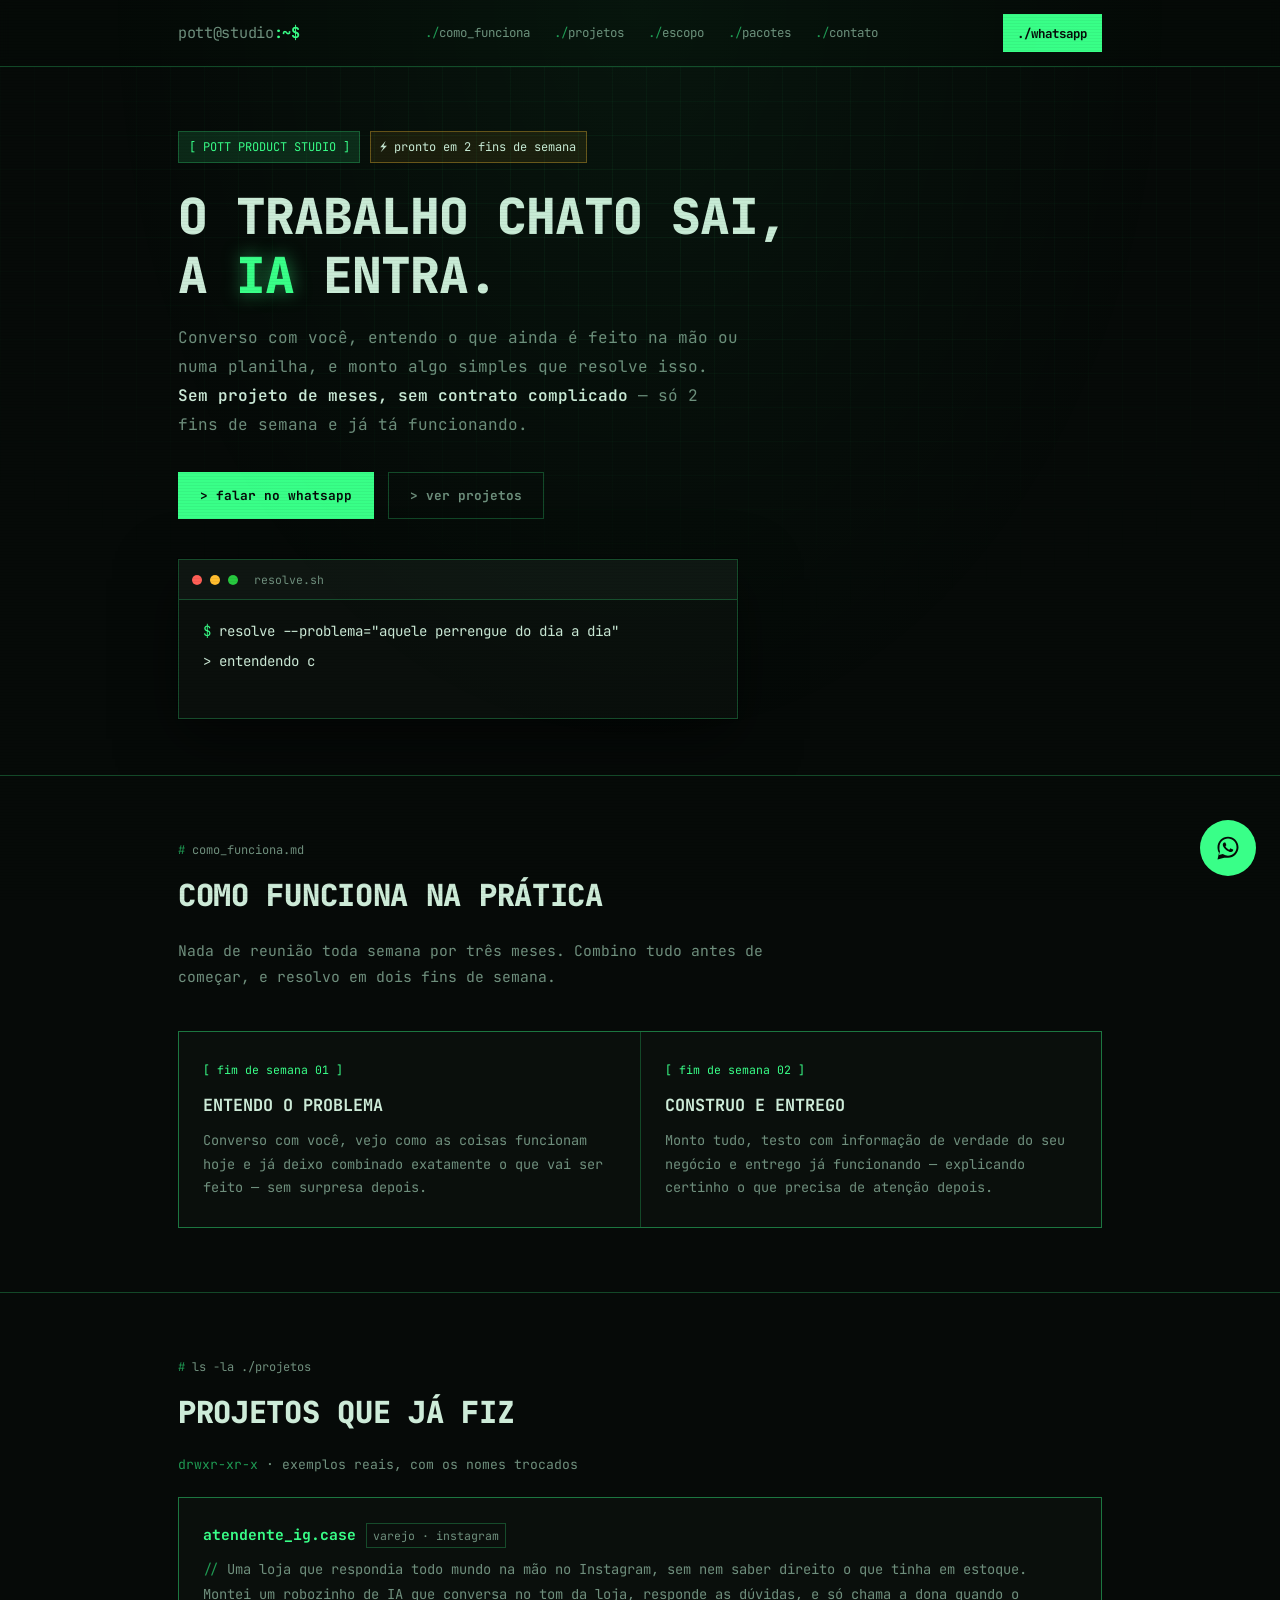
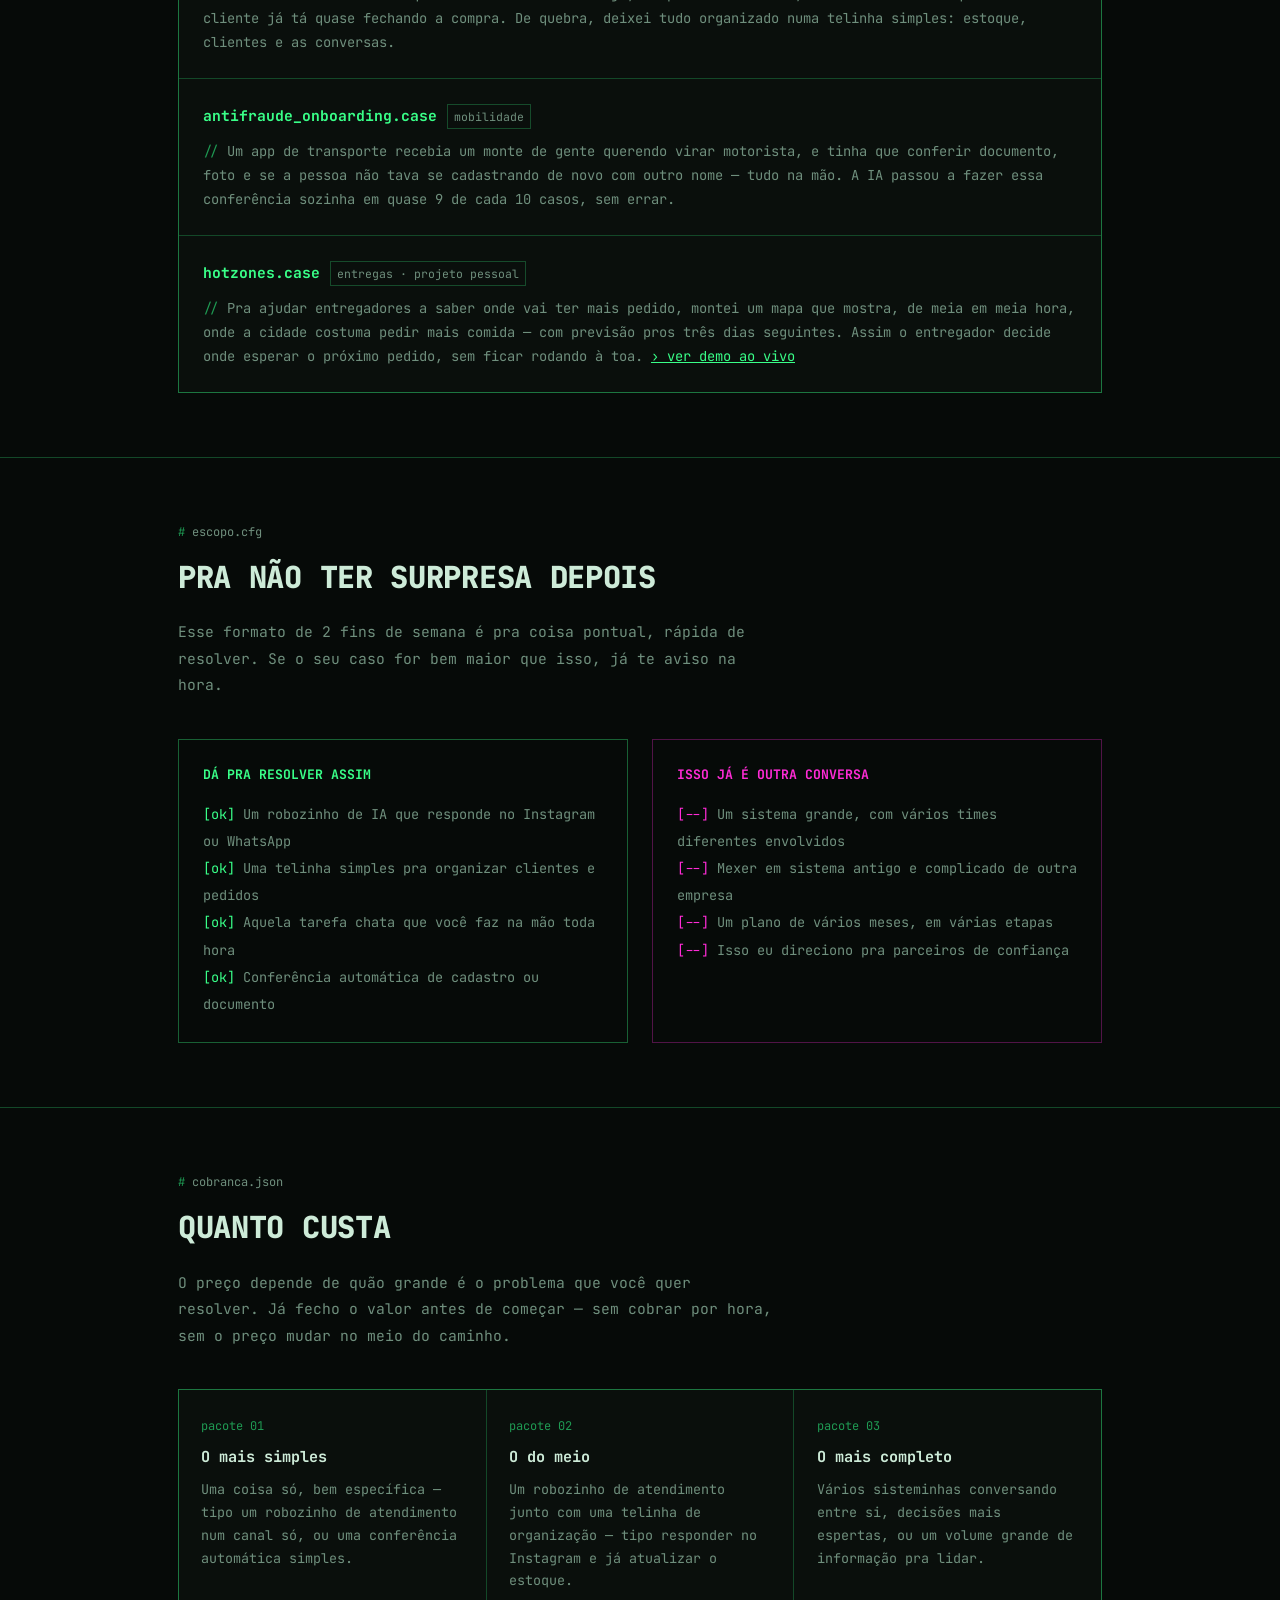
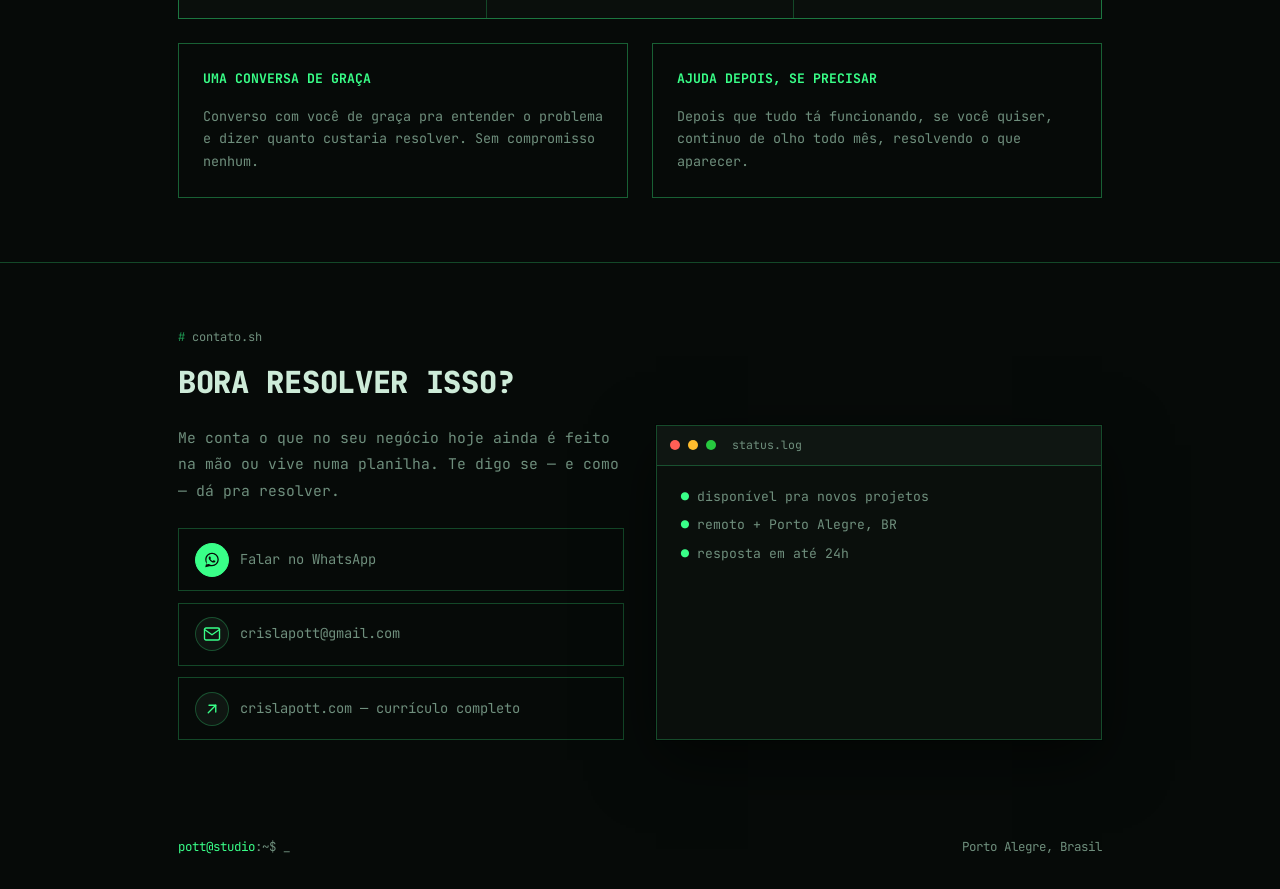
==== index.html @ cdb046f3 "Replace Mutual reference with generic "trusted partners" wording" ====
<!DOCTYPE html>
<html lang="pt-BR">
<head>
<meta charset="UTF-8"/>
<meta name="viewport" content="width=device-width, initial-scale=1.0"/>
<title>Pott Product Studio // automação com IA em 2 fins de semana</title>
<meta name="description" content="Diagnóstico, construção e entrega de mini-sistemas de IA pra pequenos negócios — em até 2 fins de semana. Porto Alegre e remoto."/>
<meta property="og:title" content="Pott Product Studio"/>
<meta property="og:description" content="Automação com IA em 2 fins de semana: entendo o problema, construo e entrego — sem projeto de meses."/>
<meta property="og:type" content="website"/>
<meta name="theme-color" content="#060a08"/>
<link rel="preconnect" href="https://fonts.googleapis.com"/>
<link rel="preconnect" href="https://fonts.gstatic.com" crossorigin/>
<link href="https://fonts.googleapis.com/css2?family=JetBrains+Mono:ital,wght@0,400;0,500;0,600;0,700;0,800;1,400&display=swap" rel="stylesheet"/>
<script type="application/ld+json">
{
  "@context": "https://schema.org",
  "@type": "LocalBusiness",
  "name": "Pott Product Studio",
  "description": "Automação com IA em 2 fins de semana para pequenos negócios.",
  "url": "https://studio.crislapott.com/",
  "email": "crislapott@gmail.com",
  "address": { "@type": "PostalAddress", "addressLocality": "Porto Alegre", "addressRegion": "RS", "addressCountry": "BR" },
  "areaServed": "Porto Alegre, RS",
  "priceRange": "$$"
}
</script>
<style>
:root {
  --bg: #060a08;
  --bg-2: #0a0f0c;
  --bg-3: #0f1612;
  --green: #39ff88;
  --green-dim: #1f9a53;
  --green-faint: rgba(57,255,136,0.12);
  --magenta: #ff2bd6;
  --cyan: #2be7ff;
  --text: #cdebd8;
  --text-dim: #6f8f7d;
  --border: rgba(57,255,136,0.25);
  --mono: 'JetBrains Mono', ui-monospace, 'SF Mono', Consolas, monospace;
}
*, *::before, *::after { box-sizing: border-box; margin: 0; padding: 0; }
html { scroll-behavior: smooth; }
body {
  background: var(--bg);
  color: var(--text);
  font-family: var(--mono);
  font-size: 15px;
  line-height: 1.7;
  -webkit-font-smoothing: antialiased;
  position: relative;
}
/* CRT scanline overlay */
body::before {
  content: '';
  position: fixed; inset: 0; z-index: 999; pointer-events: none;
  background: repeating-linear-gradient(0deg, rgba(0,0,0,0.12) 0px, rgba(0,0,0,0.12) 1px, transparent 1px, transparent 3px);
  opacity: 0.35;
}
body::after {
  content: '';
  position: fixed; inset: 0; z-index: 998; pointer-events: none;
  background: radial-gradient(ellipse at 50% 0%, rgba(57,255,136,0.05), transparent 60%);
}
.container { max-width: 980px; margin: 0 auto; padding: 0 1.75rem; }
.blink { animation: blink 1s step-start infinite; }
@keyframes blink { 50% { opacity: 0; } }
a { color: inherit; }

/* Nav */
nav {
  position: sticky; top: 0; z-index: 100;
  background: rgba(6,10,8,0.9);
  backdrop-filter: blur(6px);
  border-bottom: 1px solid var(--border);
  padding: 0.9rem 0;
}
.nav-inner { max-width: 980px; margin: 0 auto; padding: 0 1.75rem; display: flex; align-items: center; justify-content: space-between; flex-wrap: wrap; gap: 0.75rem; }
.nav-name { font-weight: 700; color: var(--green); text-decoration: none; font-size: 0.95rem; letter-spacing: -0.02em; }
.nav-name .path { color: var(--text-dim); font-weight: 400; }
.nav-links { display: flex; gap: 1.5rem; list-style: none; }
.nav-links a { font-size: 0.78rem; color: var(--text-dim); text-decoration: none; transition: color 0.15s; }
.nav-links a::before { content: './'; color: var(--green-dim); }
.nav-links a:hover { color: var(--green); }
.nav-cta {
  font-size: 0.78rem; font-weight: 700; text-decoration: none; color: var(--bg);
  background: var(--green); padding: 0.45rem 0.85rem; border: 1px solid var(--green);
  transition: all 0.15s;
}
.nav-cta:hover { background: transparent; color: var(--green); }

/* Terminal window chrome */
.term {
  border: 1px solid var(--border);
  background: var(--bg-2);
  box-shadow: 0 0 0 1px rgba(0,0,0,0.4), 0 20px 60px rgba(0,0,0,0.5);
}
.term-bar {
  display: flex; align-items: center; gap: 0.5rem;
  padding: 0.6rem 0.8rem;
  border-bottom: 1px solid var(--border);
  background: var(--bg-3);
}
.term-dot { width: 10px; height: 10px; border-radius: 50%; }
.term-dot.r { background: #ff5f56; }
.term-dot.y { background: #ffbd2e; }
.term-dot.g { background: #27c93f; }
.term-title { margin-left: 0.5rem; font-size: 0.72rem; color: var(--text-dim); }
.term-body { padding: 1.25rem 1.5rem; font-size: 0.88rem; }
.term-line { margin-bottom: 0.4rem; }
.term-prompt { color: var(--green); }
.term-out { color: var(--text-dim); }

/* Hero */
.hero { padding: 4rem 0 3.5rem; border-bottom: 1px solid var(--border); position: relative; overflow: hidden; }
.hero::before {
  content: '';
  position: absolute; inset: 0;
  background-image:
    linear-gradient(rgba(57,255,136,0.05) 1px, transparent 1px),
    linear-gradient(90deg, rgba(57,255,136,0.05) 1px, transparent 1px);
  background-size: 34px 34px;
  mask-image: radial-gradient(ellipse 70% 60% at 50% 20%, black, transparent);
}
.hero-inner { position: relative; z-index: 1; }
.hero-tags { display: flex; gap: 0.6rem; flex-wrap: wrap; margin-bottom: 1.5rem; }
.hero-tag { display: inline-block; font-size: 0.75rem; color: var(--green); border: 1px solid var(--border); padding: 0.3rem 0.6rem; background: var(--green-faint); }
.hero-tag.time { color: var(--text); border-color: rgba(255,189,46,0.35); background: rgba(255,189,46,0.08); }
.hero-title { font-size: clamp(1.9rem, 5.2vw, 3.1rem); font-weight: 800; line-height: 1.18; letter-spacing: -0.02em; margin-bottom: 1.25rem; text-transform: uppercase; }
.hero-title .hl { color: var(--green); text-shadow: 0 0 18px rgba(57,255,136,0.5); }
.hero-sub { font-size: 1rem; color: var(--text-dim); max-width: 560px; margin-bottom: 2rem; line-height: 1.8; }
.hero-sub strong { color: var(--text); font-weight: 600; }
.hero-cta { display: flex; gap: 0.9rem; flex-wrap: wrap; margin-bottom: 2.5rem; }
.btn {
  display: inline-flex; align-items: center; gap: 0.5rem; padding: 0.75rem 1.3rem;
  font-family: var(--mono); font-size: 0.8rem; font-weight: 700; text-decoration: none;
  border: 1px solid var(--green); transition: all 0.15s; cursor: pointer;
}
.btn-primary { background: var(--green); color: var(--bg); }
.btn-primary:hover { background: transparent; color: var(--green); box-shadow: 0 0 20px rgba(57,255,136,0.35); }
.btn-ghost { background: transparent; color: var(--text-dim); border-color: var(--border); }
.btn-ghost:hover { border-color: var(--green); color: var(--green); }
.hero-term { max-width: 560px; }
.hero-term .term-body { min-height: 118px; }

/* Section */
.section { padding: 4rem 0; border-bottom: 1px solid var(--border); }
.sec-tag { font-size: 0.75rem; color: var(--text-dim); margin-bottom: 0.6rem; }
.sec-tag::before { content: '# '; color: var(--green-dim); }
.sec-title { font-size: clamp(1.4rem, 3.4vw, 1.9rem); font-weight: 800; margin-bottom: 1rem; text-transform: uppercase; letter-spacing: -0.01em; }
.sec-intro { font-size: 0.92rem; color: var(--text-dim); max-width: 600px; margin-bottom: 2.5rem; line-height: 1.8; }

/* How it works — weekend steps */
.steps { display: grid; grid-template-columns: repeat(auto-fit, minmax(260px, 1fr)); gap: 1px; background: var(--border); border: 1px solid var(--border); }
.step { background: var(--bg-2); padding: 1.75rem 1.5rem; }
.step-tag { font-size: 0.72rem; color: var(--green); margin-bottom: 0.75rem; }
.step-title { font-size: 1.05rem; font-weight: 700; margin-bottom: 0.6rem; text-transform: uppercase; }
.step-text { font-size: 0.85rem; color: var(--text-dim); line-height: 1.7; }

/* Projects / cases as file listing */
.ls-line { font-size: 0.82rem; color: var(--text-dim); margin-bottom: 1.25rem; }
.ls-line .perm { color: var(--green-dim); }
.cases { display: flex; flex-direction: column; gap: 1px; background: var(--border); border: 1px solid var(--border); }
.case { background: var(--bg-2); padding: 1.5rem 1.5rem; }
.case-head { display: flex; align-items: baseline; gap: 0.6rem; margin-bottom: 0.6rem; flex-wrap: wrap; }
.case-file { color: var(--green); font-weight: 700; font-size: 0.92rem; }
.case-tag { font-size: 0.72rem; color: var(--text-dim); border: 1px solid var(--border); padding: 0.1rem 0.4rem; }
.case-text { font-size: 0.86rem; color: var(--text-dim); line-height: 1.75; }
.case-text .cm { color: var(--green-dim); }

/* Scope */
.scope-grid { display: grid; grid-template-columns: repeat(auto-fit, minmax(260px, 1fr)); gap: 1.5rem; }
.scope-box { border: 1px solid var(--border); padding: 1.5rem; }
.scope-box.yes { border-color: rgba(57,255,136,0.35); }
.scope-box.no { border-color: rgba(255,43,214,0.3); }
.scope-head { font-size: 0.82rem; font-weight: 700; margin-bottom: 0.9rem; text-transform: uppercase; }
.scope-box.yes .scope-head { color: var(--green); }
.scope-box.no .scope-head { color: var(--magenta); }
.scope-list { list-style: none; font-size: 0.85rem; color: var(--text-dim); line-height: 2; }
.scope-box.yes .scope-list li::before { content: '[ok] '; color: var(--green); }
.scope-box.no .scope-list li::before { content: '[--] '; color: var(--magenta); }

/* Pricing */
.price-grid { display: grid; grid-template-columns: repeat(auto-fit, minmax(220px, 1fr)); gap: 1px; background: var(--border); border: 1px solid var(--border); }
.price-item { background: var(--bg-2); padding: 1.6rem 1.4rem; }
.price-num { font-size: 0.75rem; color: var(--green-dim); margin-bottom: 0.5rem; }
.price-title { font-weight: 700; margin-bottom: 0.5rem; font-size: 0.95rem; }
.price-text { font-size: 0.84rem; color: var(--text-dim); line-height: 1.7; }

/* Contact */
.contact-section { padding: 4rem 0; }
.contact-grid { display: grid; grid-template-columns: 1fr 1fr; gap: 2rem; }
.contact-links { display: flex; flex-direction: column; gap: 0.7rem; margin-top: 1.5rem; }
.contact-link {
  display: flex; align-items: center; gap: 0.7rem; padding: 0.85rem 1rem;
  border: 1px solid var(--border); color: var(--text-dim); text-decoration: none;
  font-size: 0.86rem; transition: all 0.15s;
}
.contact-link:hover { border-color: var(--green); color: var(--green); }
.contact-link .pfx { color: var(--green-dim); }
.contact-icon {
  width: 34px; height: 34px; border-radius: 50%; flex-shrink: 0;
  display: flex; align-items: center; justify-content: center;
  border: 1px solid var(--border); color: var(--green); background: var(--bg-3);
}
.contact-icon svg { width: 18px; height: 18px; }
.contact-link.wa .contact-icon { background: var(--green); color: var(--bg); border-color: var(--green); }
.avail-term .term-body { font-size: 0.82rem; }
.avail-item { display: flex; gap: 0.5rem; margin-bottom: 0.4rem; color: var(--text-dim); }
.avail-item .dot { color: var(--green); }

@media (max-width: 700px) {
  .contact-grid { grid-template-columns: 1fr; }
}

/* Footer */
/* Floating WhatsApp button */
.wa-float {
  position: fixed; bottom: 1.5rem; right: 1.5rem; z-index: 1000;
  width: 56px; height: 56px; border-radius: 50%;
  background: var(--green); color: var(--bg);
  display: flex; align-items: center; justify-content: center;
  text-decoration: none;
  animation: wa-pulse 2.5s infinite;
  transition: transform 0.15s, filter 0.15s;
}
.wa-float:hover { filter: brightness(1.1); transform: scale(1.06); }
.wa-float svg { width: 28px; height: 28px; }
@keyframes wa-pulse {
  0% { box-shadow: 0 0 0 0 rgba(57,255,136,0.55); }
  70% { box-shadow: 0 0 0 14px rgba(57,255,136,0); }
  100% { box-shadow: 0 0 0 0 rgba(57,255,136,0); }
}
@media (max-width: 500px) {
  .wa-float { width: 50px; height: 50px; bottom: 1rem; right: 1rem; }
  .wa-float svg { width: 25px; height: 25px; }
}

footer { padding: 2rem 0; }
.footer-inner { max-width: 980px; margin: 0 auto; padding: 0 1.75rem; display: flex; justify-content: space-between; flex-wrap: wrap; gap: 0.5rem; font-size: 0.78rem; color: var(--text-dim); }
.footer-inner .green { color: var(--green); }
</style>
</head>
<body>

<nav>
  <div class="nav-inner">
    <a class="nav-name" href="#"><span class="path">pott@studio</span>:~$</a>
    <ul class="nav-links">
      <li><a href="#como-funciona">como_funciona</a></li>
      <li><a href="#projetos">projetos</a></li>
      <li><a href="#escopo">escopo</a></li>
      <li><a href="#cobramos">pacotes</a></li>
      <li><a href="#contato">contato</a></li>
    </ul>
    <a class="nav-cta" href="https://wa.me/5553997110168" target="_blank" rel="noopener">./whatsapp</a>
  </div>
</nav>

<section class="hero">
  <div class="container hero-inner">
    <div class="hero-tags">
      <span class="hero-tag">[ POTT PRODUCT STUDIO ]</span>
      <span class="hero-tag time">⚡ pronto em 2 fins de semana</span>
    </div>
    <h1 class="hero-title">O trabalho chato sai,<br/>a <span class="hl">IA</span> entra.</h1>
    <p class="hero-sub">Converso com você, entendo o que ainda é feito na mão ou numa planilha, e monto algo simples que resolve isso. <strong>Sem projeto de meses, sem contrato complicado</strong> — só 2 fins de semana e já tá funcionando.</p>
    <div class="hero-cta">
      <a class="btn btn-primary" href="https://wa.me/5553997110168" target="_blank" rel="noopener">&gt; falar no whatsapp</a>
      <a class="btn btn-ghost" href="#projetos">&gt; ver projetos</a>
    </div>
    <div class="term hero-term">
      <div class="term-bar">
        <span class="term-dot r"></span><span class="term-dot y"></span><span class="term-dot g"></span>
        <span class="term-title">resolve.sh</span>
      </div>
      <div class="term-body" id="typeTarget"></div>
    </div>
  </div>
</section>

<section class="section" id="como-funciona">
  <div class="container">
    <div class="sec-tag">como_funciona.md</div>
    <h2 class="sec-title">Como funciona na prática</h2>
    <p class="sec-intro">Nada de reunião toda semana por três meses. Combino tudo antes de começar, e resolvo em dois fins de semana.</p>
    <div class="steps">
      <div class="step">
        <div class="step-tag">[ fim de semana 01 ]</div>
        <div class="step-title">Entendo o problema</div>
        <p class="step-text">Converso com você, vejo como as coisas funcionam hoje e já deixo combinado exatamente o que vai ser feito — sem surpresa depois.</p>
      </div>
      <div class="step">
        <div class="step-tag">[ fim de semana 02 ]</div>
        <div class="step-title">Construo e entrego</div>
        <p class="step-text">Monto tudo, testo com informação de verdade do seu negócio e entrego já funcionando — explicando certinho o que precisa de atenção depois.</p>
      </div>
    </div>
  </div>
</section>

<section class="section" id="projetos">
  <div class="container">
    <div class="sec-tag">ls -la ./projetos</div>
    <h2 class="sec-title">Projetos que já fiz</h2>
    <p class="ls-line"><span class="perm">drwxr-xr-x</span> · exemplos reais, com os nomes trocados</p>
    <div class="cases">
      <div class="case">
        <div class="case-head"><span class="case-file">atendente_ig.case</span><span class="case-tag">varejo · instagram</span></div>
        <p class="case-text"><span class="cm">//</span> Uma loja que respondia todo mundo na mão no Instagram, sem nem saber direito o que tinha em estoque. Montei um robozinho de IA que conversa no tom da loja, responde as dúvidas, e só chama a dona quando o cliente já tá quase fechando a compra. De quebra, deixei tudo organizado numa telinha simples: estoque, clientes e as conversas.</p>
      </div>
      <div class="case">
        <div class="case-head"><span class="case-file">antifraude_onboarding.case</span><span class="case-tag">mobilidade</span></div>
        <p class="case-text"><span class="cm">//</span> Um app de transporte recebia um monte de gente querendo virar motorista, e tinha que conferir documento, foto e se a pessoa não tava se cadastrando de novo com outro nome — tudo na mão. A IA passou a fazer essa conferência sozinha em quase 9 de cada 10 casos, sem errar.</p>
      </div>
      <div class="case">
        <div class="case-head"><span class="case-file">hotzones.case</span><span class="case-tag">entregas · projeto pessoal</span></div>
        <p class="case-text"><span class="cm">//</span> Pra ajudar entregadores a saber onde vai ter mais pedido, montei um mapa que mostra, de meia em meia hora, onde a cidade costuma pedir mais comida — com previsão pros três dias seguintes. Assim o entregador decide onde esperar o próximo pedido, sem ficar rodando à toa. <a href="https://crislamp.github.io/hotzones-bogota/" target="_blank" rel="noopener" style="color:var(--green);">› ver demo ao vivo</a></p>
      </div>
    </div>
  </div>
</section>

<section class="section" id="escopo">
  <div class="container">
    <div class="sec-tag">escopo.cfg</div>
    <h2 class="sec-title">Pra não ter surpresa depois</h2>
    <p class="sec-intro">Esse formato de 2 fins de semana é pra coisa pontual, rápida de resolver. Se o seu caso for bem maior que isso, já te aviso na hora.</p>
    <div class="scope-grid">
      <div class="scope-box yes">
        <div class="scope-head">dá pra resolver assim</div>
        <ul class="scope-list">
          <li>Um robozinho de IA que responde no Instagram ou WhatsApp</li>
          <li>Uma telinha simples pra organizar clientes e pedidos</li>
          <li>Aquela tarefa chata que você faz na mão toda hora</li>
          <li>Conferência automática de cadastro ou documento</li>
        </ul>
      </div>
      <div class="scope-box no">
        <div class="scope-head">isso já é outra conversa</div>
        <ul class="scope-list">
          <li>Um sistema grande, com vários times diferentes envolvidos</li>
          <li>Mexer em sistema antigo e complicado de outra empresa</li>
          <li>Um plano de vários meses, em várias etapas</li>
          <li>Isso eu direciono pra parceiros de confiança</li>
        </ul>
      </div>
    </div>
  </div>
</section>

<section class="section" id="cobramos">
  <div class="container">
    <div class="sec-tag">cobranca.json</div>
    <h2 class="sec-title">Quanto custa</h2>
    <p class="sec-intro">O preço depende de quão grande é o problema que você quer resolver. Já fecho o valor antes de começar — sem cobrar por hora, sem o preço mudar no meio do caminho.</p>
    <div class="price-grid">
      <div class="price-item">
        <div class="price-num">pacote 01</div>
        <div class="price-title">O mais simples</div>
        <p class="price-text">Uma coisa só, bem específica — tipo um robozinho de atendimento num canal só, ou uma conferência automática simples.</p>
      </div>
      <div class="price-item">
        <div class="price-num">pacote 02</div>
        <div class="price-title">O do meio</div>
        <p class="price-text">Um robozinho de atendimento junto com uma telinha de organização — tipo responder no Instagram e já atualizar o estoque.</p>
      </div>
      <div class="price-item">
        <div class="price-num">pacote 03</div>
        <div class="price-title">O mais completo</div>
        <p class="price-text">Vários sisteminhas conversando entre si, decisões mais espertas, ou um volume grande de informação pra lidar.</p>
      </div>
    </div>
    <div class="scope-grid" style="margin-top:1.5rem;">
      <div class="scope-box yes">
        <div class="scope-head">uma conversa de graça</div>
        <p class="price-text">Converso com você de graça pra entender o problema e dizer quanto custaria resolver. Sem compromisso nenhum.</p>
      </div>
      <div class="scope-box yes">
        <div class="scope-head">ajuda depois, se precisar</div>
        <p class="price-text">Depois que tudo tá funcionando, se você quiser, continuo de olho todo mês, resolvendo o que aparecer.</p>
      </div>
    </div>
  </div>
</section>

<section class="contact-section" id="contato">
  <div class="container">
    <div class="sec-tag">contato.sh</div>
    <h2 class="sec-title">Bora resolver isso?</h2>
    <div class="contact-grid">
      <div>
        <p class="sec-intro" style="margin-bottom:0;">Me conta o que no seu negócio hoje ainda é feito na mão ou vive numa planilha. Te digo se — e como — dá pra resolver.</p>
        <div class="contact-links">
          <a class="contact-link wa" href="https://wa.me/5553997110168" target="_blank" rel="noopener">
            <span class="contact-icon">
              <svg viewBox="0 0 32 32" fill="currentColor" xmlns="http://www.w3.org/2000/svg"><path d="M16.001 3C9.373 3 4 8.373 4 15c0 2.386.63 4.62 1.724 6.553L4 29l7.613-1.999A11.94 11.94 0 0 0 16.001 27C22.628 27 28 21.627 28 15S22.628 3 16.001 3zm0 21.75c-1.995 0-3.85-.58-5.42-1.578l-.389-.237-4.52 1.187 1.208-4.405-.254-.406A9.72 9.72 0 0 1 6.25 15c0-5.376 4.375-9.75 9.751-9.75S25.75 9.624 25.75 15 21.377 24.75 16.001 24.75zm5.361-7.297c-.293-.147-1.735-.857-2.004-.955-.269-.098-.465-.147-.661.147-.195.293-.758.955-.929 1.151-.171.196-.343.22-.636.073-.293-.147-1.236-.456-2.355-1.455-.871-.777-1.459-1.737-1.63-2.03-.171-.293-.018-.451.129-.597.133-.132.293-.343.44-.514.147-.171.196-.293.293-.489.098-.196.049-.367-.024-.514-.073-.147-.661-1.594-.906-2.183-.238-.573-.481-.496-.661-.505l-.563-.01c-.196 0-.514.073-.783.367-.269.293-1.027 1.004-1.027 2.45s1.051 2.842 1.197 3.038c.147.196 2.069 3.159 5.012 4.43.7.302 1.246.482 1.672.617.703.224 1.343.192 1.849.117.564-.084 1.735-.709 1.98-1.393.244-.684.244-1.27.171-1.393-.073-.122-.269-.196-.562-.343z"/></svg>
            </span>
            Falar no WhatsApp
          </a>
          <a class="contact-link" href="mailto:crislapott@gmail.com">
            <span class="contact-icon">
              <svg viewBox="0 0 24 24" fill="none" stroke="currentColor" stroke-width="1.8" stroke-linecap="round" stroke-linejoin="round"><rect x="2" y="4" width="20" height="16" rx="2"/><path d="m22 6-10 7L2 6"/></svg>
            </span>
            crislapott@gmail.com
          </a>
          <a class="contact-link" href="https://crislapott.com" target="_blank" rel="noopener">
            <span class="contact-icon">
              <svg viewBox="0 0 24 24" fill="none" stroke="currentColor" stroke-width="1.8" stroke-linecap="round" stroke-linejoin="round"><path d="M7 17 17 7"/><path d="M8 7h9v9"/></svg>
            </span>
            crislapott.com — currículo completo
          </a>
        </div>
      </div>
      <div class="term avail-term">
        <div class="term-bar">
          <span class="term-dot r"></span><span class="term-dot y"></span><span class="term-dot g"></span>
          <span class="term-title">status.log</span>
        </div>
        <div class="term-body">
          <div class="avail-item"><span class="dot">●</span> disponível pra novos projetos</div>
          <div class="avail-item"><span class="dot">●</span> remoto + Porto Alegre, BR</div>
          <div class="avail-item"><span class="dot">●</span> resposta em até 24h</div>
        </div>
      </div>
    </div>
  </div>
</section>

<footer>
  <div class="footer-inner">
    <span><span class="green">pott@studio</span>:~$ <span class="blink">_</span></span>
    <span>Porto Alegre, Brasil</span>
  </div>
</footer>

<script>
(function typewriter() {
  var el = document.getElementById('typeTarget');
  if (!el) return;
  var reduceMotion = window.matchMedia('(prefers-reduced-motion: reduce)').matches;
  var lines = [
    { p: '$ ', t: 'resolve --problema="aquele perrengue do dia a dia"', cls: 'term-prompt' },
    { p: '', t: '> entendendo como você trabalha hoje...', cls: 'term-out' },
    { p: '', t: '> montando o plano...', cls: 'term-out' },
    { p: '', t: '> prontinho, bora construir.', cls: 'term-out' },
    { p: '$ ', t: 'echo "chega pronto em 2 fins de semana"', cls: 'term-prompt' }
  ];

  if (reduceMotion) {
    el.innerHTML = lines.map(function (l) {
      return '<div class="term-line"><span class="' + l.cls + '">' + l.p + '</span>' + l.t + '</div>';
    }).join('');
    return;
  }

  var li = 0, ci = 0;
  function tick() {
    if (li >= lines.length) {
      el.innerHTML += '<span class="blink">_</span>';
      return;
    }
    var line = lines[li];
    var current = el.querySelector('#l' + li);
    if (!current) {
      el.innerHTML += '<div class="term-line" id="l' + li + '"><span class="' + line.cls + '">' + line.p + '</span><span id="c' + li + '"></span></div>';
      current = document.getElementById('c' + li);
    } else {
      current = document.getElementById('c' + li);
    }
    if (ci <= line.t.length) {
      current.textContent = line.t.slice(0, ci);
      ci++;
      setTimeout(tick, 18 + Math.random() * 22);
    } else {
      li++; ci = 0;
      setTimeout(tick, 280);
    }
  }
  tick();
})();
</script>

<a class="wa-float" href="https://wa.me/5553997110168" target="_blank" rel="noopener" aria-label="Falar no WhatsApp">
  <svg viewBox="0 0 32 32" fill="currentColor" xmlns="http://www.w3.org/2000/svg">
    <path d="M16.001 3C9.373 3 4 8.373 4 15c0 2.386.63 4.62 1.724 6.553L4 29l7.613-1.999A11.94 11.94 0 0 0 16.001 27C22.628 27 28 21.627 28 15S22.628 3 16.001 3zm0 21.75c-1.995 0-3.85-.58-5.42-1.578l-.389-.237-4.52 1.187 1.208-4.405-.254-.406A9.72 9.72 0 0 1 6.25 15c0-5.376 4.375-9.75 9.751-9.75S25.75 9.624 25.75 15 21.377 24.75 16.001 24.75zm5.361-7.297c-.293-.147-1.735-.857-2.004-.955-.269-.098-.465-.147-.661.147-.195.293-.758.955-.929 1.151-.171.196-.343.22-.636.073-.293-.147-1.236-.456-2.355-1.455-.871-.777-1.459-1.737-1.63-2.03-.171-.293-.018-.451.129-.597.133-.132.293-.343.44-.514.147-.171.196-.293.293-.489.098-.196.049-.367-.024-.514-.073-.147-.661-1.594-.906-2.183-.238-.573-.481-.496-.661-.505l-.563-.01c-.196 0-.514.073-.783.367-.269.293-1.027 1.004-1.027 2.45s1.051 2.842 1.197 3.038c.147.196 2.069 3.159 5.012 4.43.7.302 1.246.482 1.672.617.703.224 1.343.192 1.849.117.564-.084 1.735-.709 1.98-1.393.244-.684.244-1.27.171-1.393-.073-.122-.269-.196-.562-.343z"/>
  </svg>
</a>
</body>
</html>
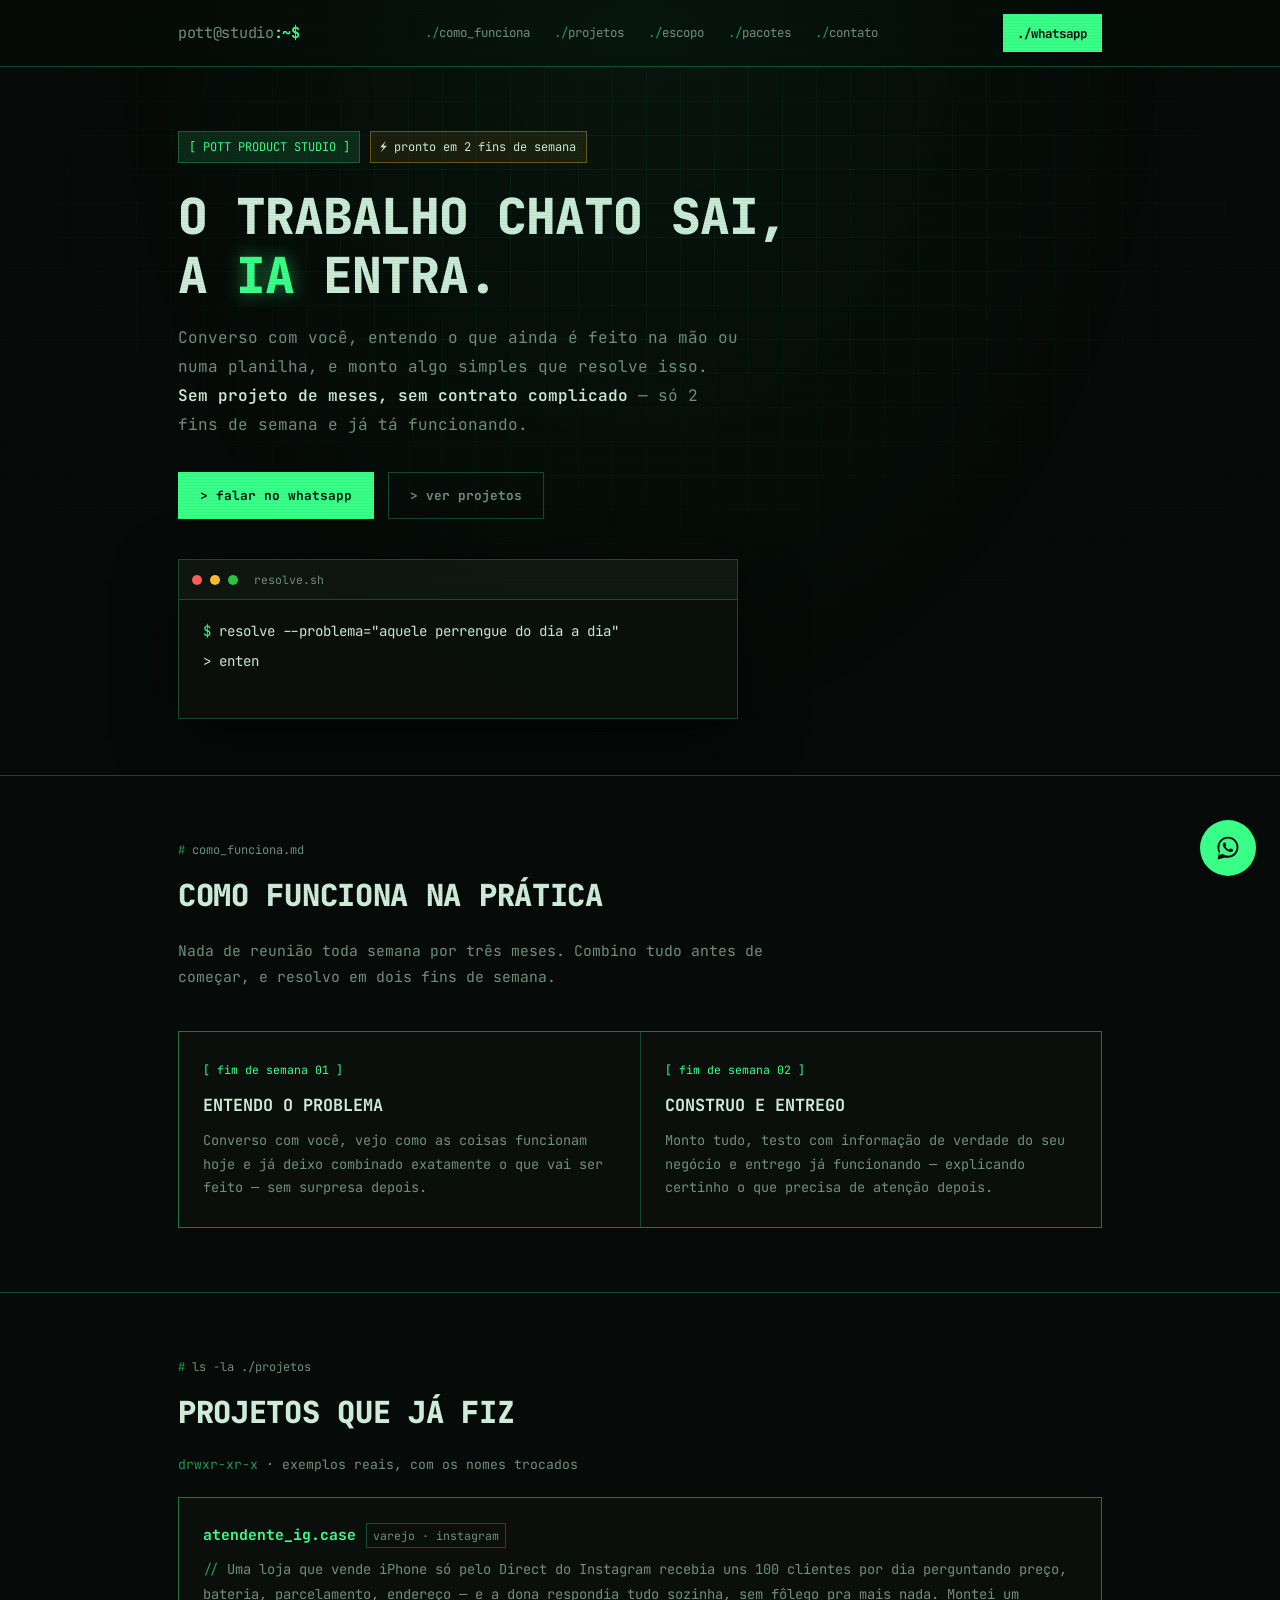
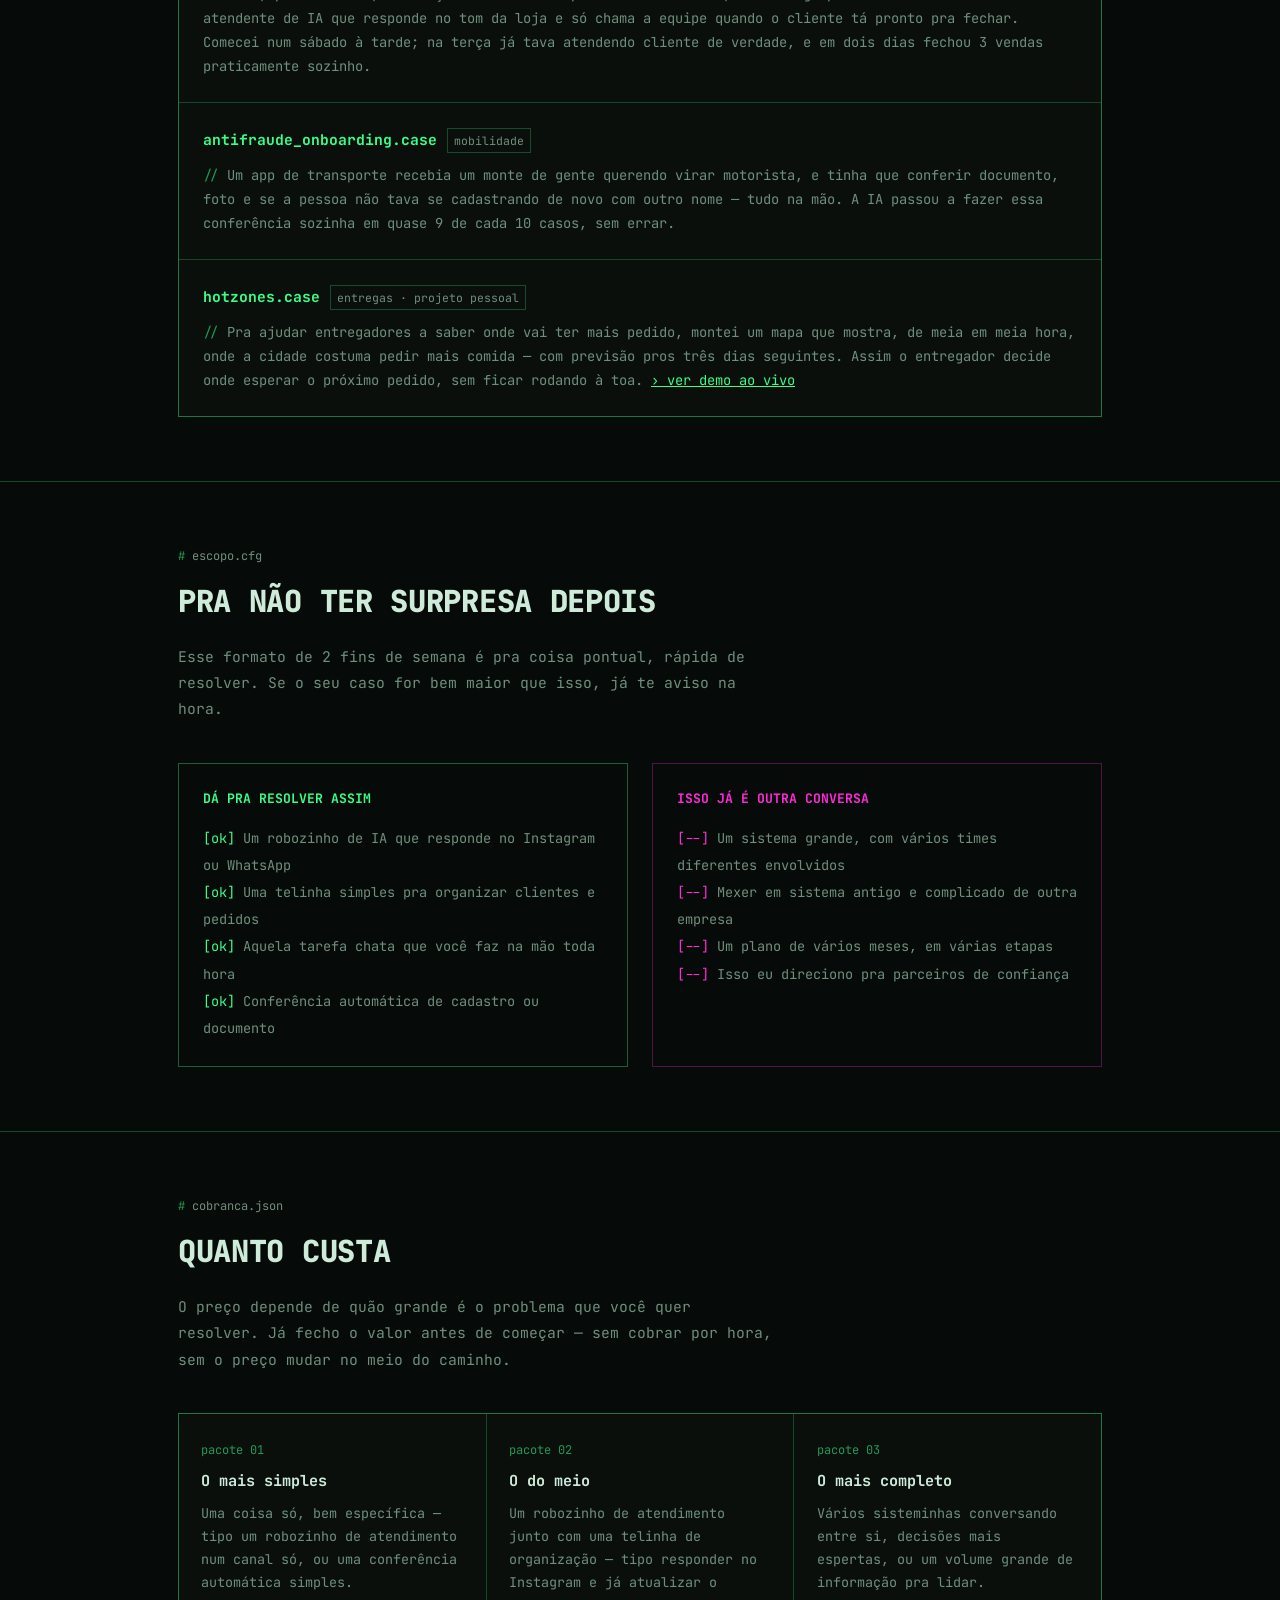
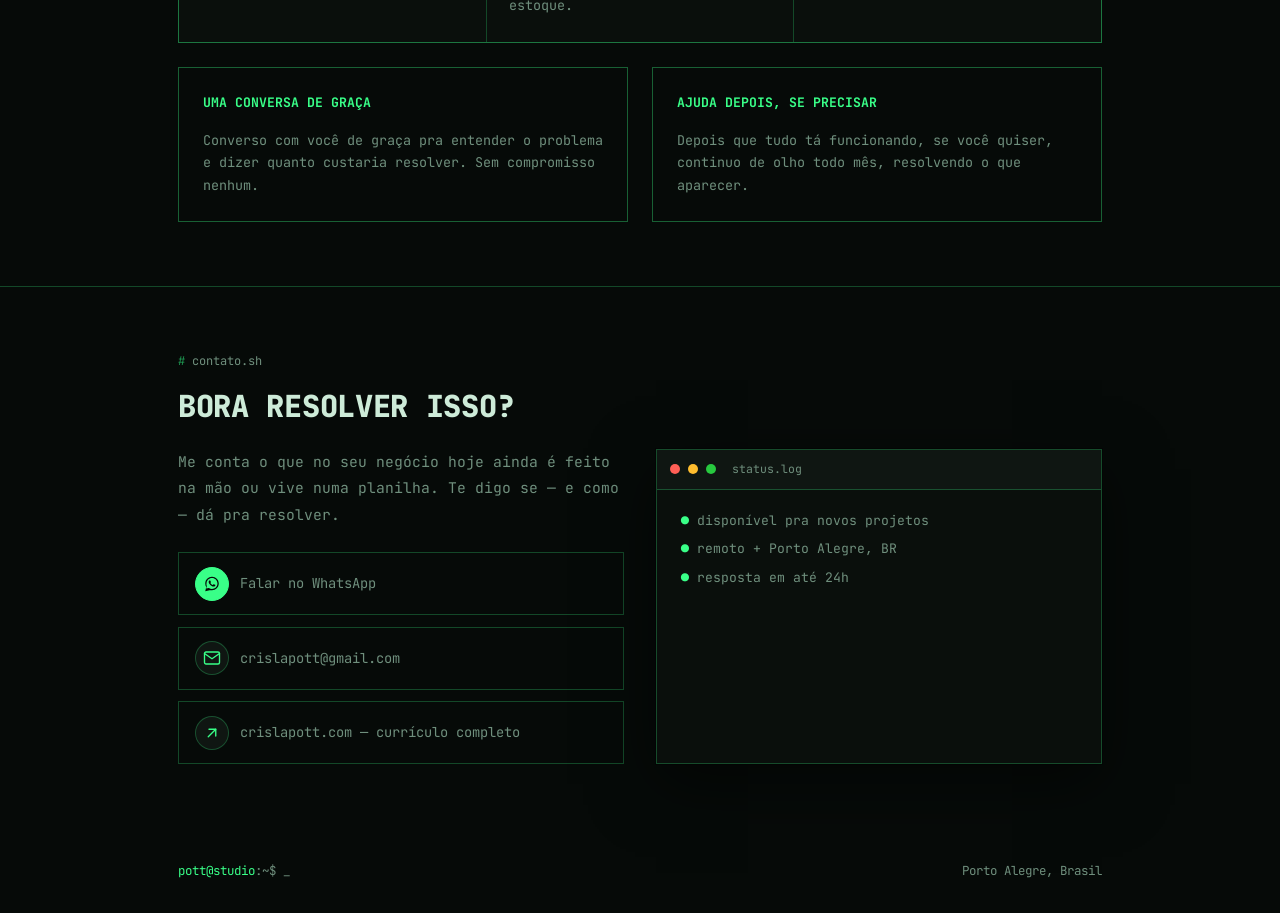
==== commit 0e628cd2: "Update atendente_ig case with real story details Co-Authored-By: Claude Sonnet 5 <noreply@anthropic." ====
--- a/index.html
+++ b/index.html
@@ -308,7 +308,7 @@
     <div class="cases">
       <div class="case">
         <div class="case-head"><span class="case-file">atendente_ig.case</span><span class="case-tag">varejo · instagram</span></div>
-        <p class="case-text"><span class="cm">//</span> Uma loja que respondia todo mundo na mão no Instagram, sem nem saber direito o que tinha em estoque. Montei um robozinho de IA que conversa no tom da loja, responde as dúvidas, e só chama a dona quando o cliente já tá quase fechando a compra. De quebra, deixei tudo organizado numa telinha simples: estoque, clientes e as conversas.</p>
+        <p class="case-text"><span class="cm">//</span> Uma loja que vende iPhone só pelo Direct do Instagram recebia uns 100 clientes por dia perguntando preço, bateria, parcelamento, endereço — e a dona respondia tudo sozinha, sem fôlego pra mais nada. Montei um atendente de IA que responde no tom da loja e só chama a equipe quando o cliente tá pronto pra fechar. Comecei num sábado à tarde; na terça já tava atendendo cliente de verdade, e em dois dias fechou 3 vendas praticamente sozinho.</p>
       </div>
       <div class="case">
         <div class="case-head"><span class="case-file">antifraude_onboarding.case</span><span class="case-tag">mobilidade</span></div>
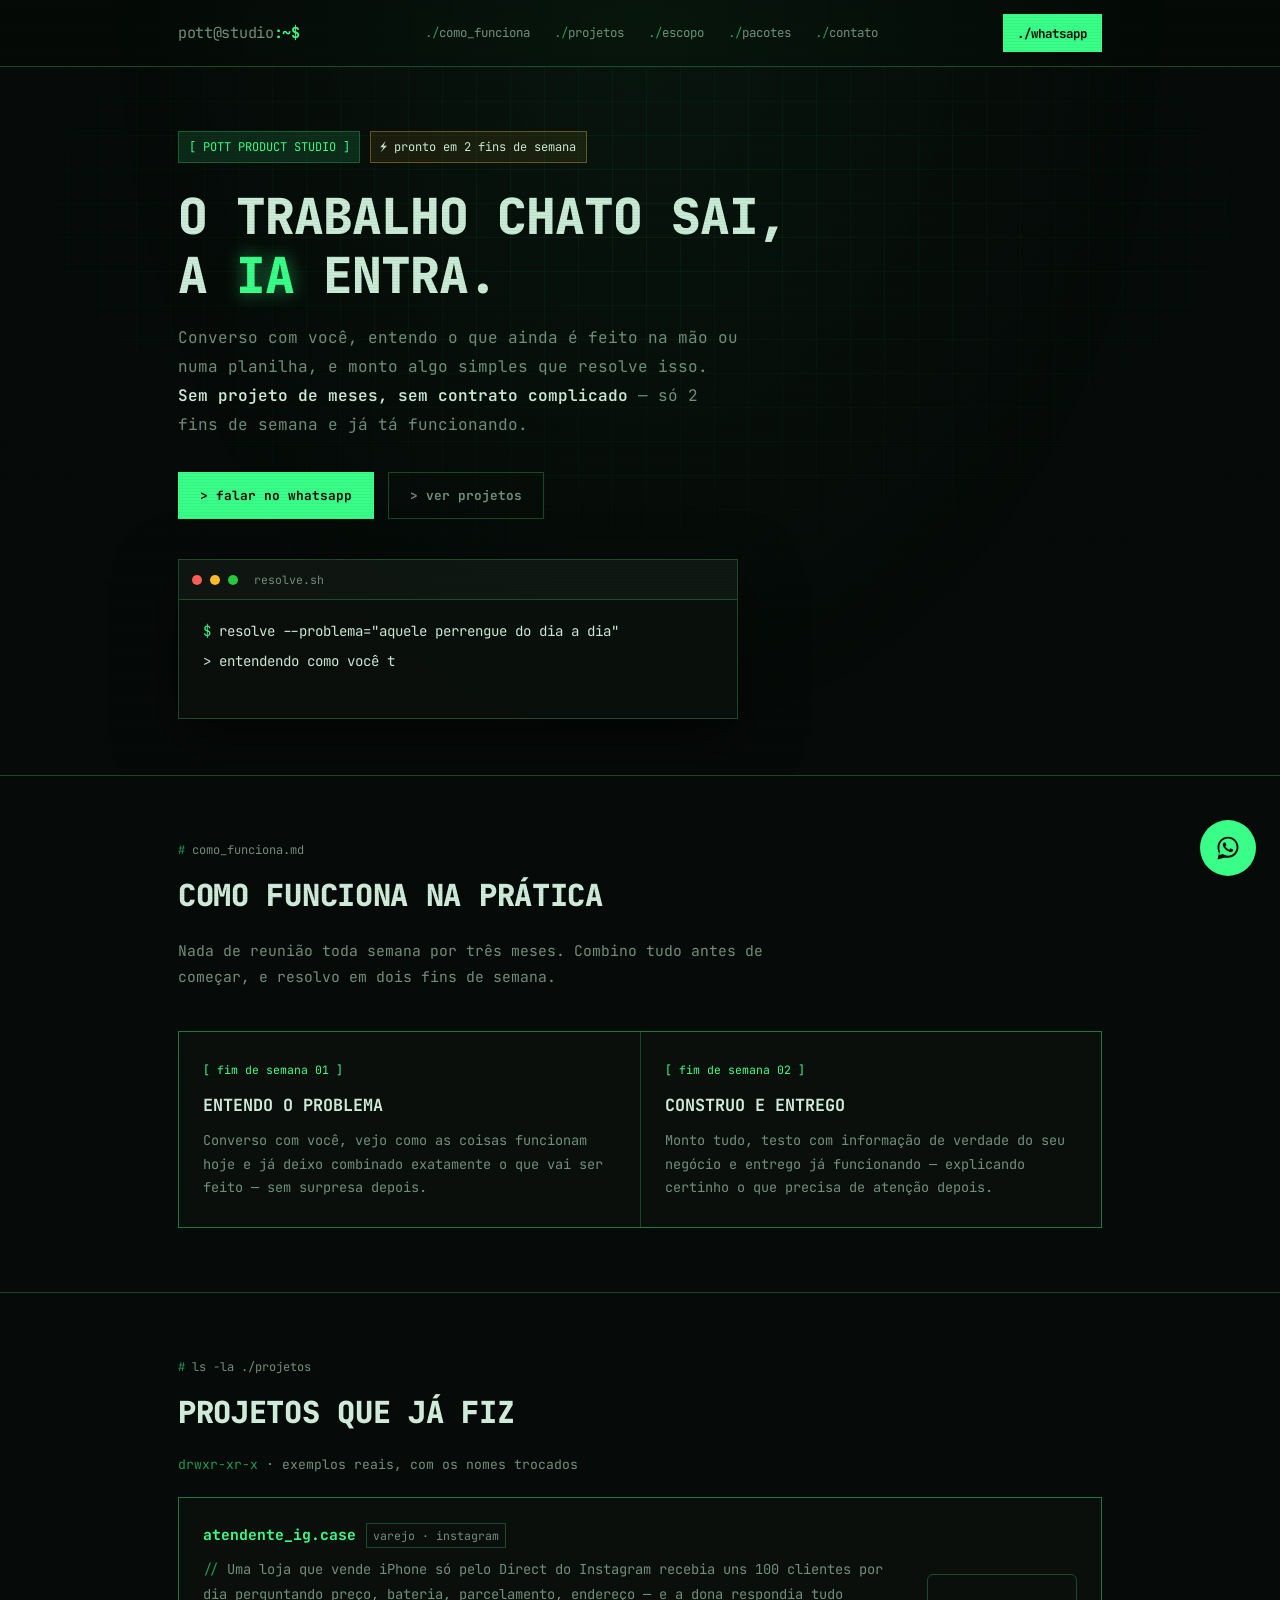
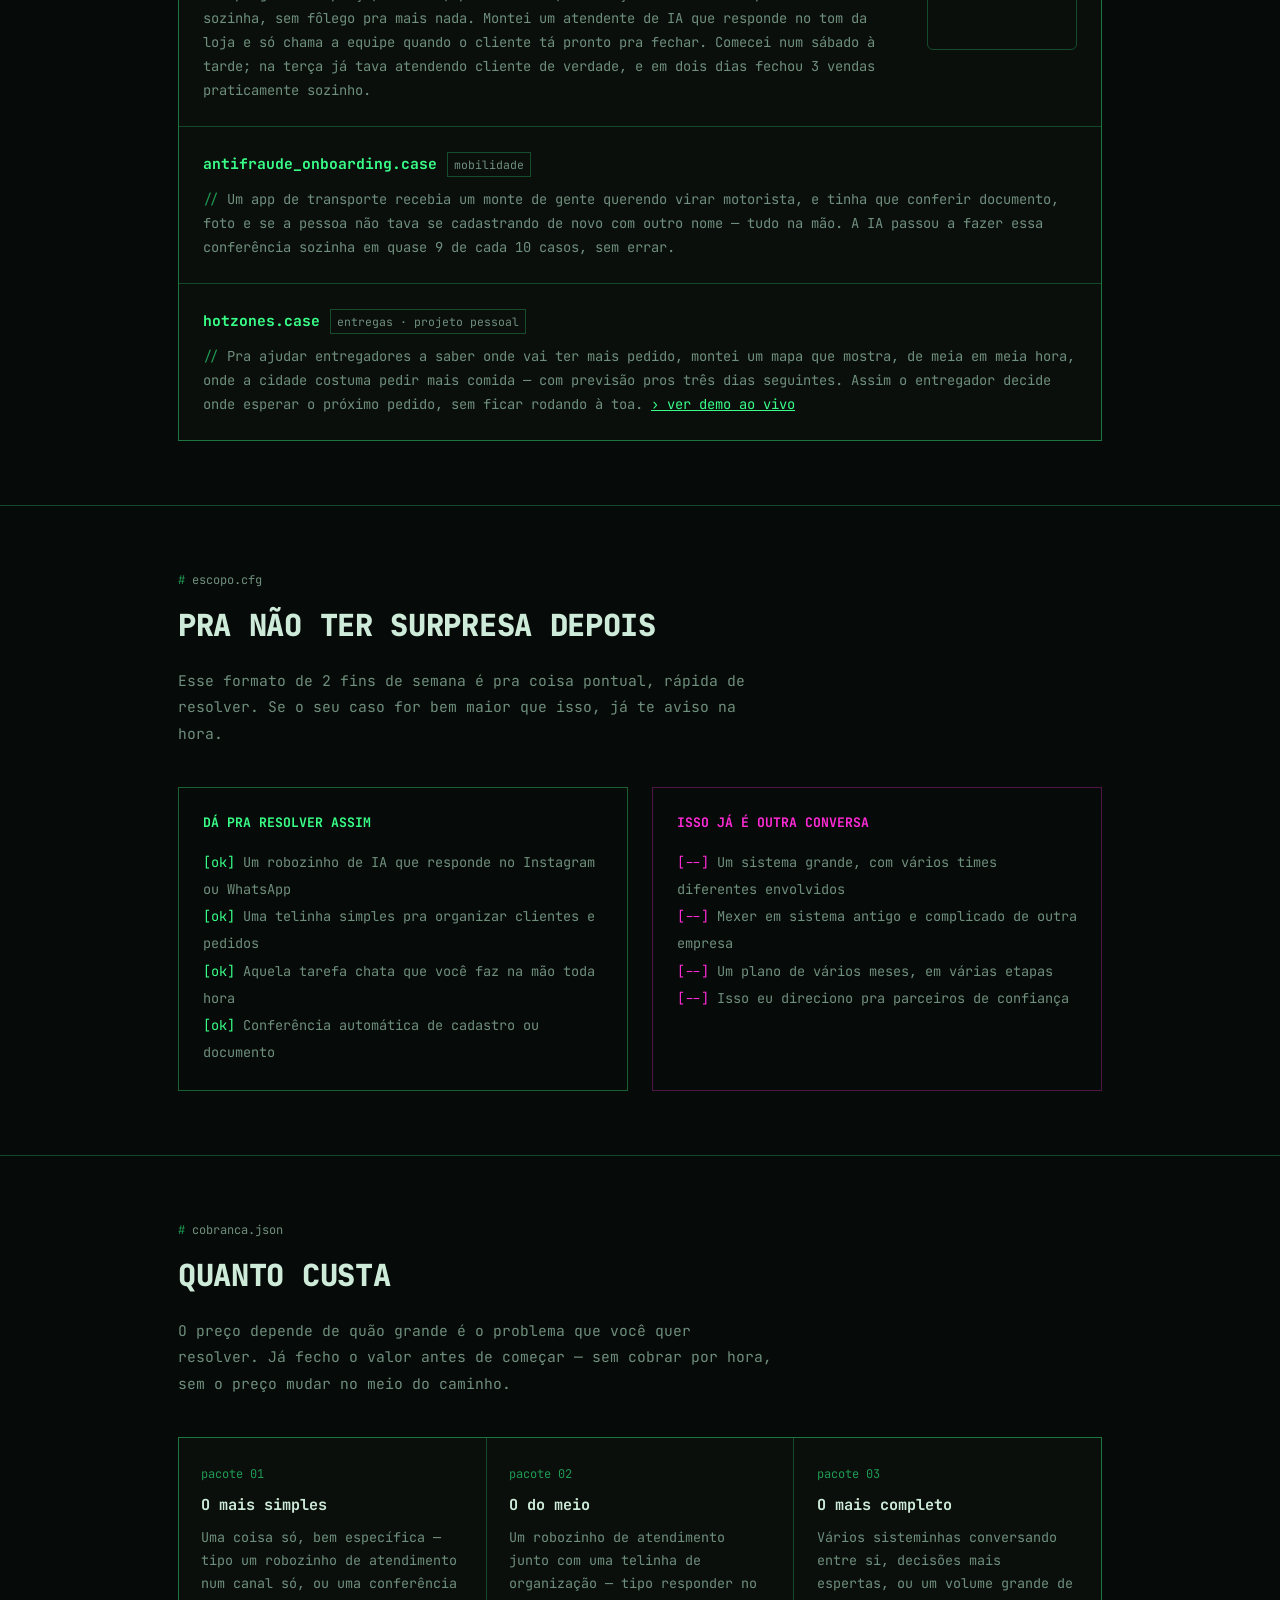
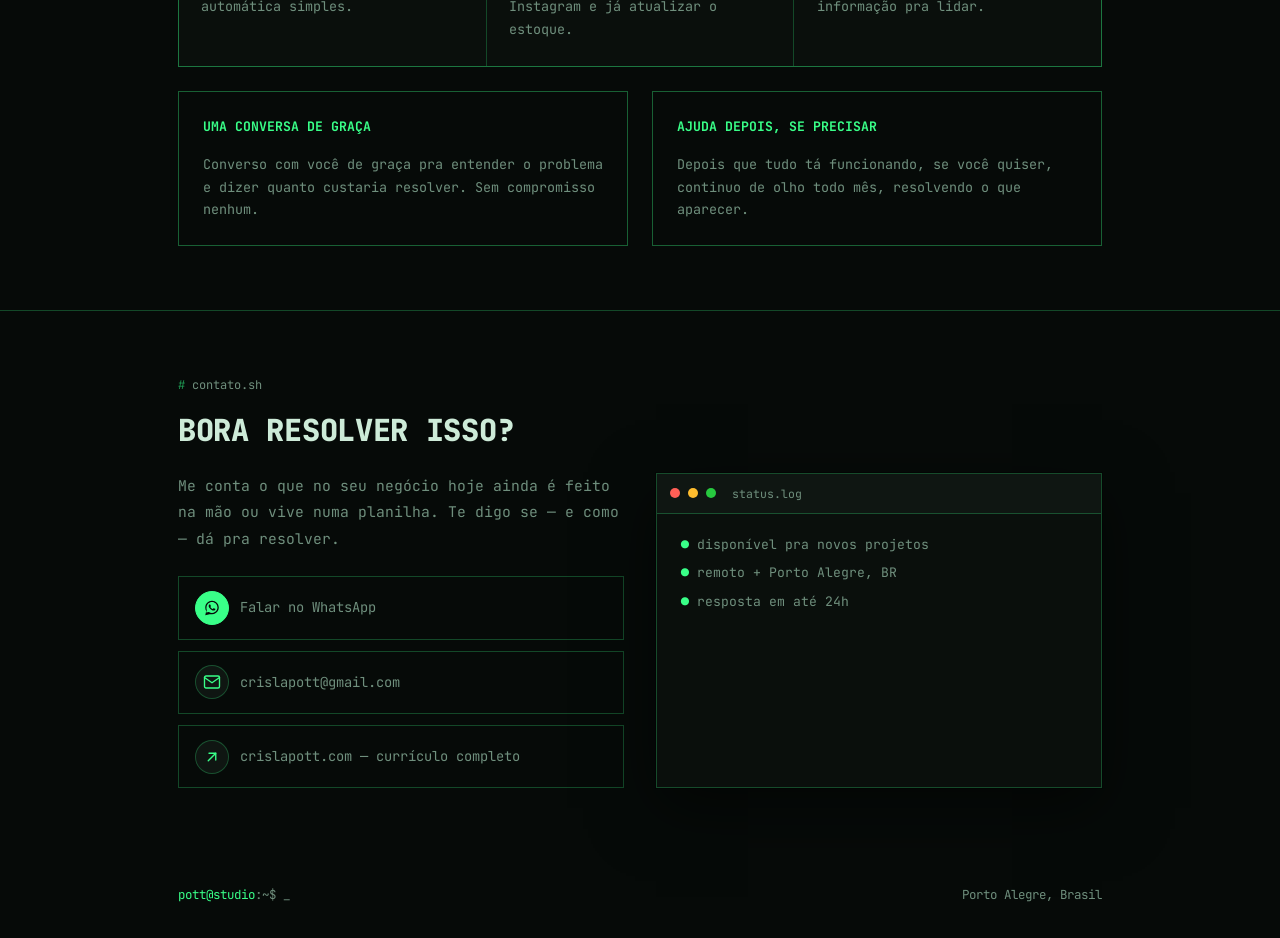
==== commit 27174657: "Add demo video to atendente_ig case card Co-Authored-By: Claude Sonnet 5 <noreply@anthropic.com>" ====
--- a/index.html
+++ b/index.html
@@ -168,6 +168,14 @@
 .case-tag { font-size: 0.72rem; color: var(--text-dim); border: 1px solid var(--border); padding: 0.1rem 0.4rem; }
 .case-text { font-size: 0.86rem; color: var(--text-dim); line-height: 1.75; }
 .case-text .cm { color: var(--green-dim); }
+.case.has-media { display: flex; gap: 1.5rem; align-items: center; }
+.case.has-media .case-body { flex: 1; min-width: 0; }
+.case-media { flex-shrink: 0; width: 150px; }
+.case-media video { width: 100%; display: block; border: 1px solid var(--border); border-radius: 6px; }
+@media (max-width: 640px) {
+  .case.has-media { flex-direction: column; }
+  .case-media { width: 160px; margin: 0 auto; }
+}
 
 /* Scope */
 .scope-grid { display: grid; grid-template-columns: repeat(auto-fit, minmax(260px, 1fr)); gap: 1.5rem; }
@@ -306,9 +314,16 @@
     <h2 class="sec-title">Projetos que já fiz</h2>
     <p class="ls-line"><span class="perm">drwxr-xr-x</span> · exemplos reais, com os nomes trocados</p>
     <div class="cases">
-      <div class="case">
-        <div class="case-head"><span class="case-file">atendente_ig.case</span><span class="case-tag">varejo · instagram</span></div>
-        <p class="case-text"><span class="cm">//</span> Uma loja que vende iPhone só pelo Direct do Instagram recebia uns 100 clientes por dia perguntando preço, bateria, parcelamento, endereço — e a dona respondia tudo sozinha, sem fôlego pra mais nada. Montei um atendente de IA que responde no tom da loja e só chama a equipe quando o cliente tá pronto pra fechar. Comecei num sábado à tarde; na terça já tava atendendo cliente de verdade, e em dois dias fechou 3 vendas praticamente sozinho.</p>
+      <div class="case has-media">
+        <div class="case-body">
+          <div class="case-head"><span class="case-file">atendente_ig.case</span><span class="case-tag">varejo · instagram</span></div>
+          <p class="case-text"><span class="cm">//</span> Uma loja que vende iPhone só pelo Direct do Instagram recebia uns 100 clientes por dia perguntando preço, bateria, parcelamento, endereço — e a dona respondia tudo sozinha, sem fôlego pra mais nada. Montei um atendente de IA que responde no tom da loja e só chama a equipe quando o cliente tá pronto pra fechar. Comecei num sábado à tarde; na terça já tava atendendo cliente de verdade, e em dois dias fechou 3 vendas praticamente sozinho.</p>
+        </div>
+        <div class="case-media">
+          <video autoplay loop muted playsinline>
+            <source src="atendente-ig-demo.mp4" type="video/mp4">
+          </video>
+        </div>
       </div>
       <div class="case">
         <div class="case-head"><span class="case-file">antifraude_onboarding.case</span><span class="case-tag">mobilidade</span></div>
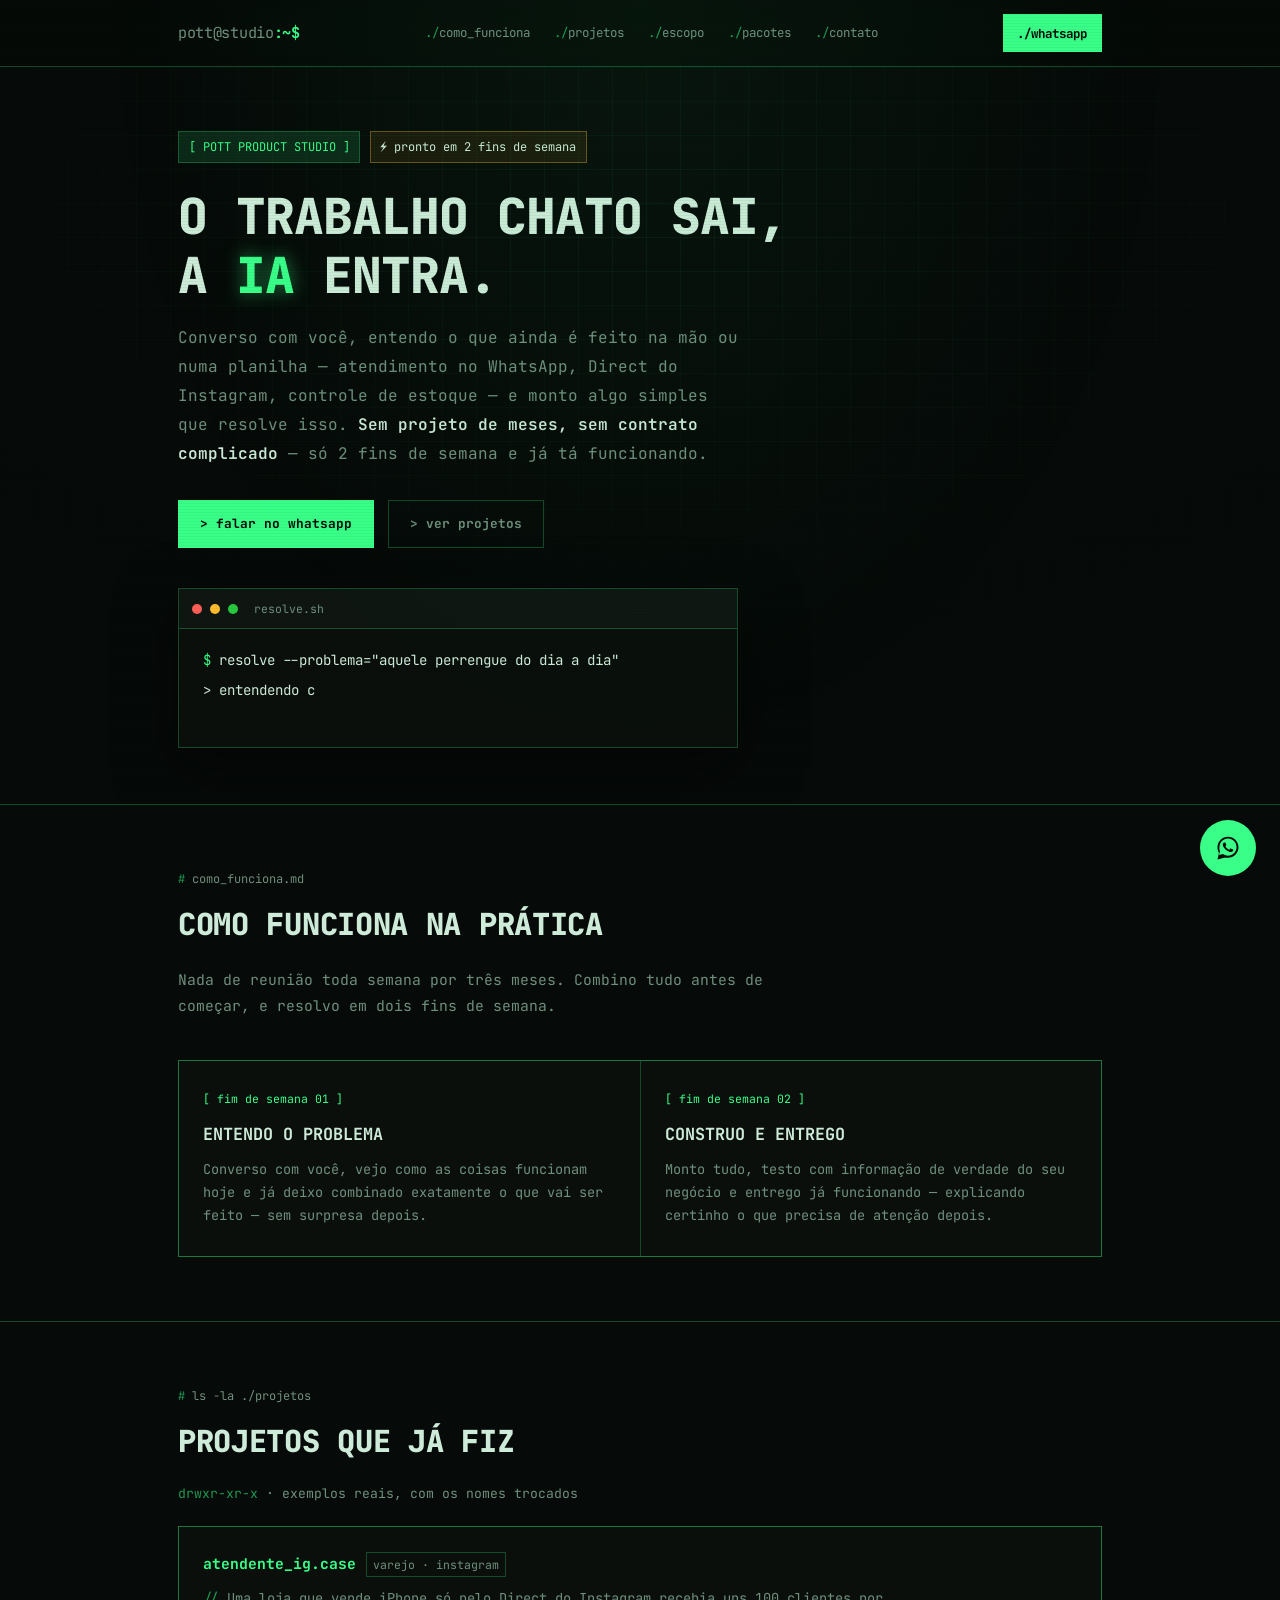
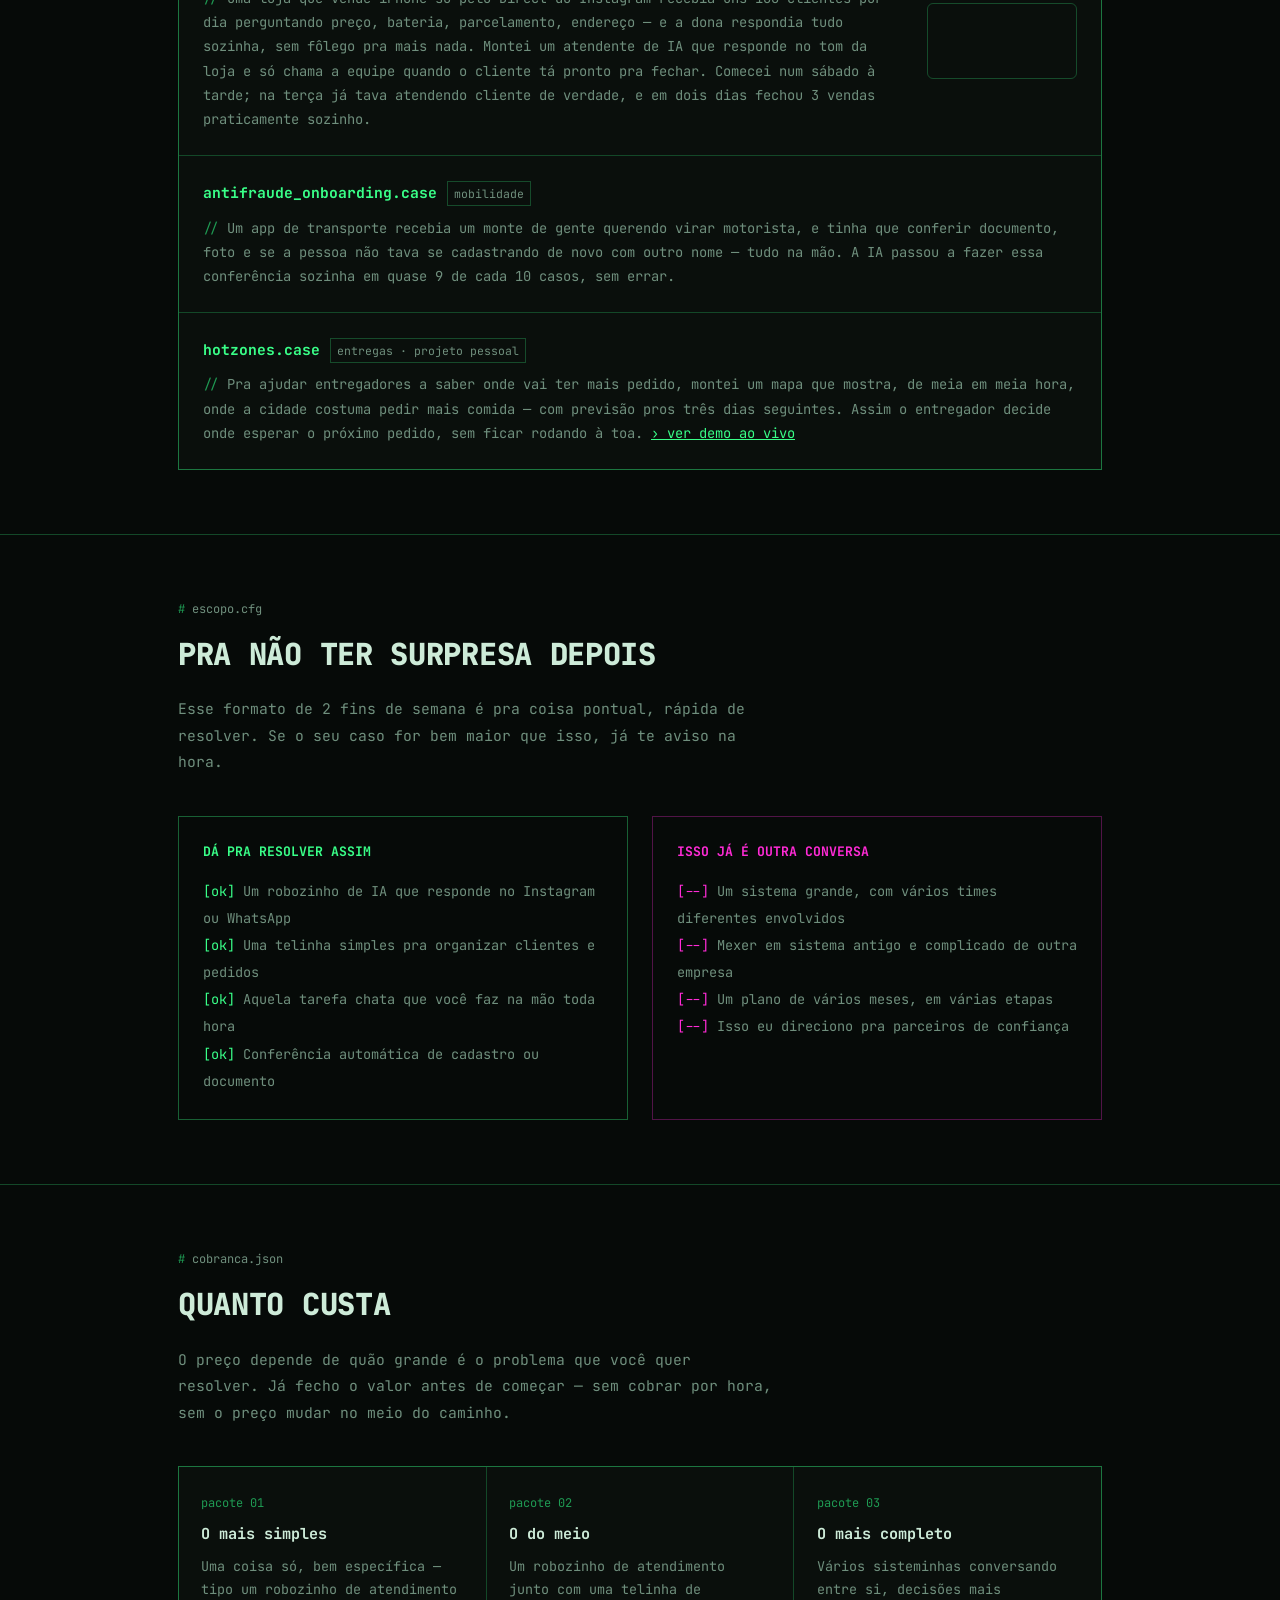
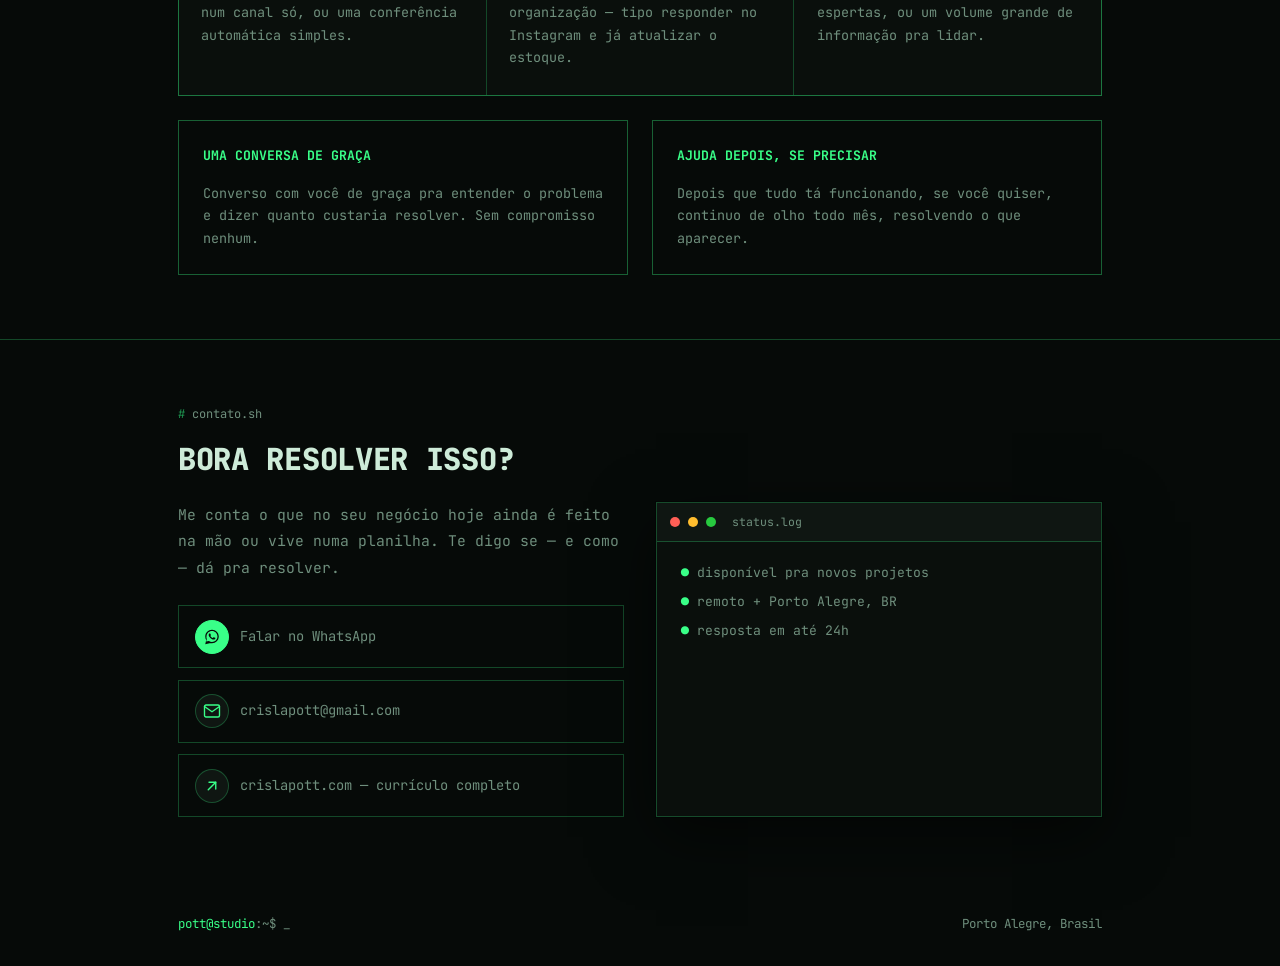
==== commit f8a3a767: "Add service keywords to title, meta tags and hero copy for SEO Co-Authored-By: Claude Sonnet 5 <nore" ====
--- a/index.html
+++ b/index.html
@@ -3,10 +3,10 @@
 <head>
 <meta charset="UTF-8"/>
 <meta name="viewport" content="width=device-width, initial-scale=1.0"/>
-<title>Pott Product Studio // automação com IA em 2 fins de semana</title>
-<meta name="description" content="Diagnóstico, construção e entrega de mini-sistemas de IA pra pequenos negócios — em até 2 fins de semana. Porto Alegre e remoto."/>
-<meta property="og:title" content="Pott Product Studio"/>
-<meta property="og:description" content="Automação com IA em 2 fins de semana: entendo o problema, construo e entrego — sem projeto de meses."/>
+<title>Pott Product Studio // atendente de IA pro WhatsApp e Instagram, automação pra pequenos negócios</title>
+<meta name="description" content="Atendente de IA pro WhatsApp e Instagram, sistemas simples pra organizar sua empresa — montado em até 2 fins de semana. Porto Alegre e remoto."/>
+<meta property="og:title" content="Pott Product Studio — atendente de IA e automação pra pequenos negócios"/>
+<meta property="og:description" content="Atendimento automático no WhatsApp e Instagram, sistemas simples pra organizar sua empresa — em 2 fins de semana, sem projeto de meses."/>
 <meta property="og:type" content="website"/>
 <meta name="theme-color" content="#060a08"/>
 <link rel="preconnect" href="https://fonts.googleapis.com"/>
@@ -17,7 +17,7 @@
   "@context": "https://schema.org",
   "@type": "LocalBusiness",
   "name": "Pott Product Studio",
-  "description": "Automação com IA em 2 fins de semana para pequenos negócios.",
+  "description": "Atendente de IA pro WhatsApp e Instagram, sistemas simples e automação pra pequenos negócios — em 2 fins de semana.",
   "url": "https://studio.crislapott.com/",
   "email": "crislapott@gmail.com",
   "address": { "@type": "PostalAddress", "addressLocality": "Porto Alegre", "addressRegion": "RS", "addressCountry": "BR" },
@@ -273,7 +273,7 @@
       <span class="hero-tag time">⚡ pronto em 2 fins de semana</span>
     </div>
     <h1 class="hero-title">O trabalho chato sai,<br/>a <span class="hl">IA</span> entra.</h1>
-    <p class="hero-sub">Converso com você, entendo o que ainda é feito na mão ou numa planilha, e monto algo simples que resolve isso. <strong>Sem projeto de meses, sem contrato complicado</strong> — só 2 fins de semana e já tá funcionando.</p>
+    <p class="hero-sub">Converso com você, entendo o que ainda é feito na mão ou numa planilha — atendimento no WhatsApp, Direct do Instagram, controle de estoque — e monto algo simples que resolve isso. <strong>Sem projeto de meses, sem contrato complicado</strong> — só 2 fins de semana e já tá funcionando.</p>
     <div class="hero-cta">
       <a class="btn btn-primary" href="https://wa.me/5553997110168" target="_blank" rel="noopener">&gt; falar no whatsapp</a>
       <a class="btn btn-ghost" href="#projetos">&gt; ver projetos</a>
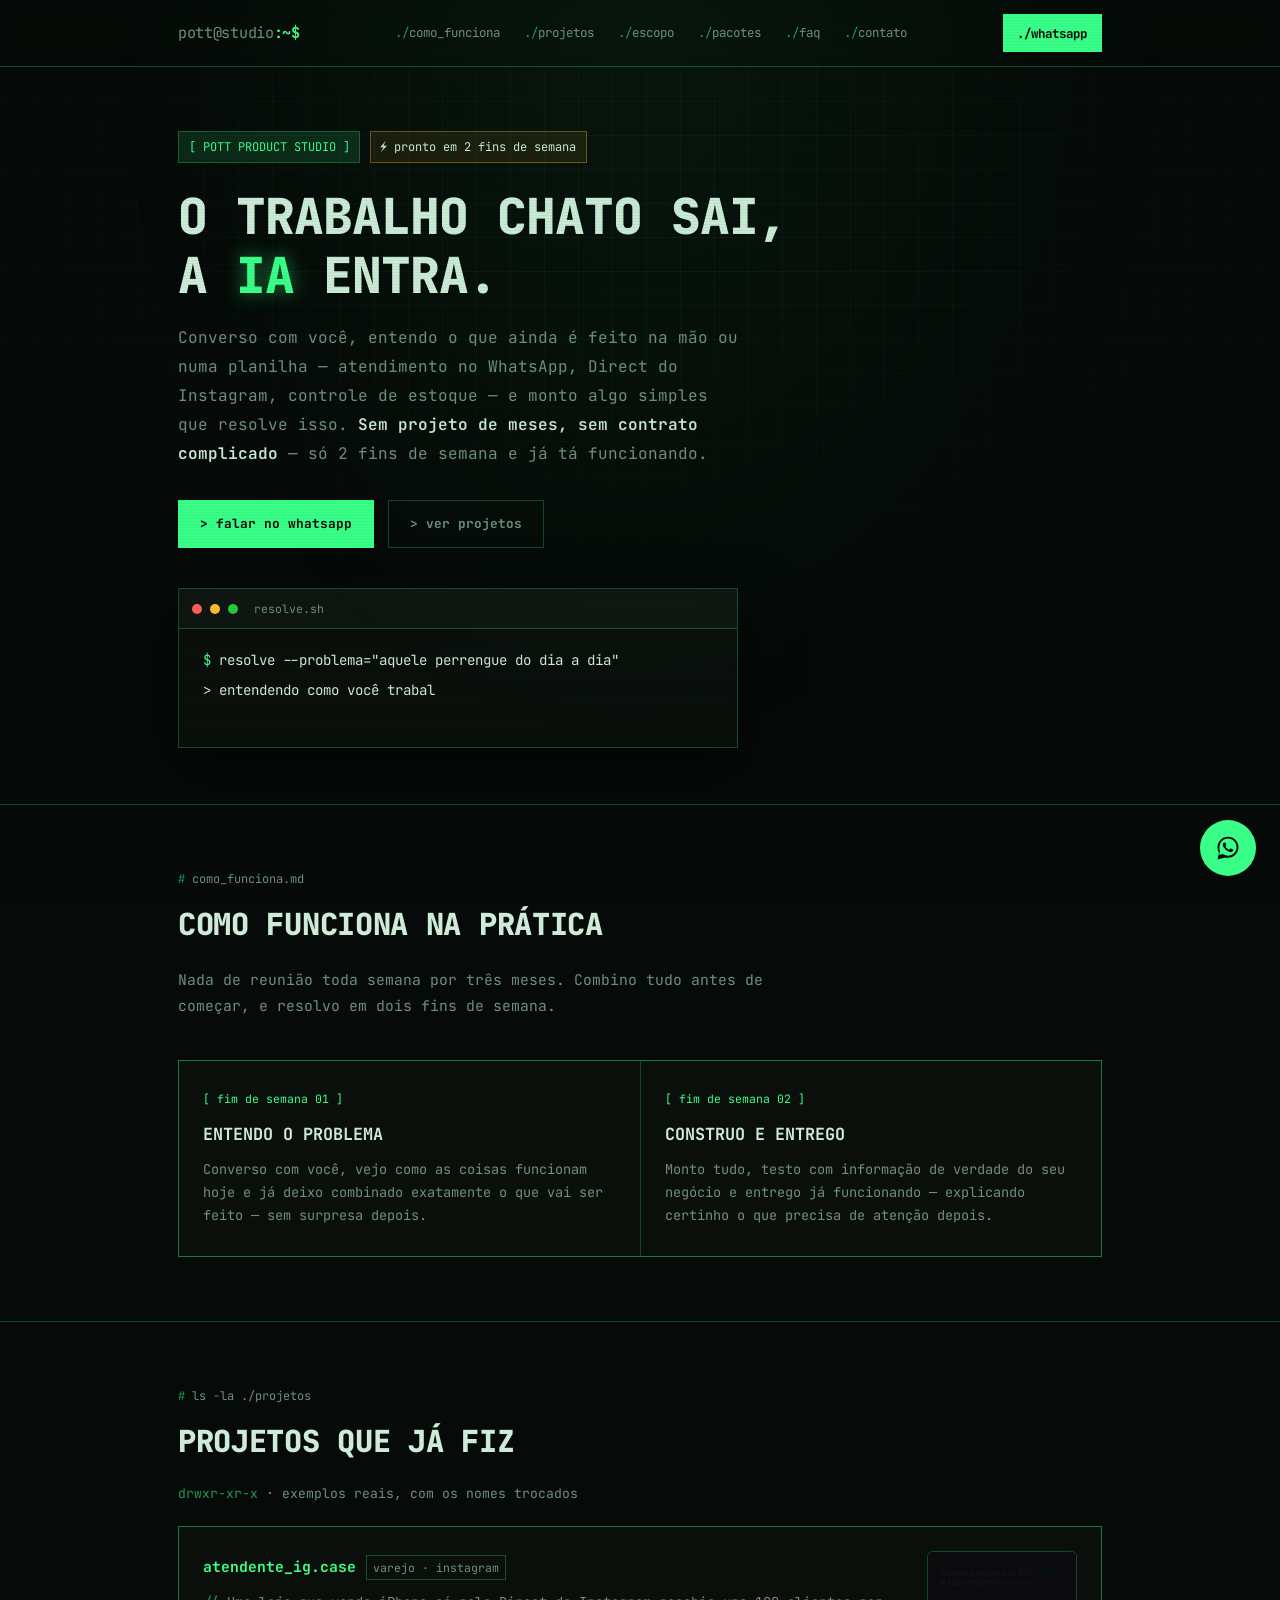
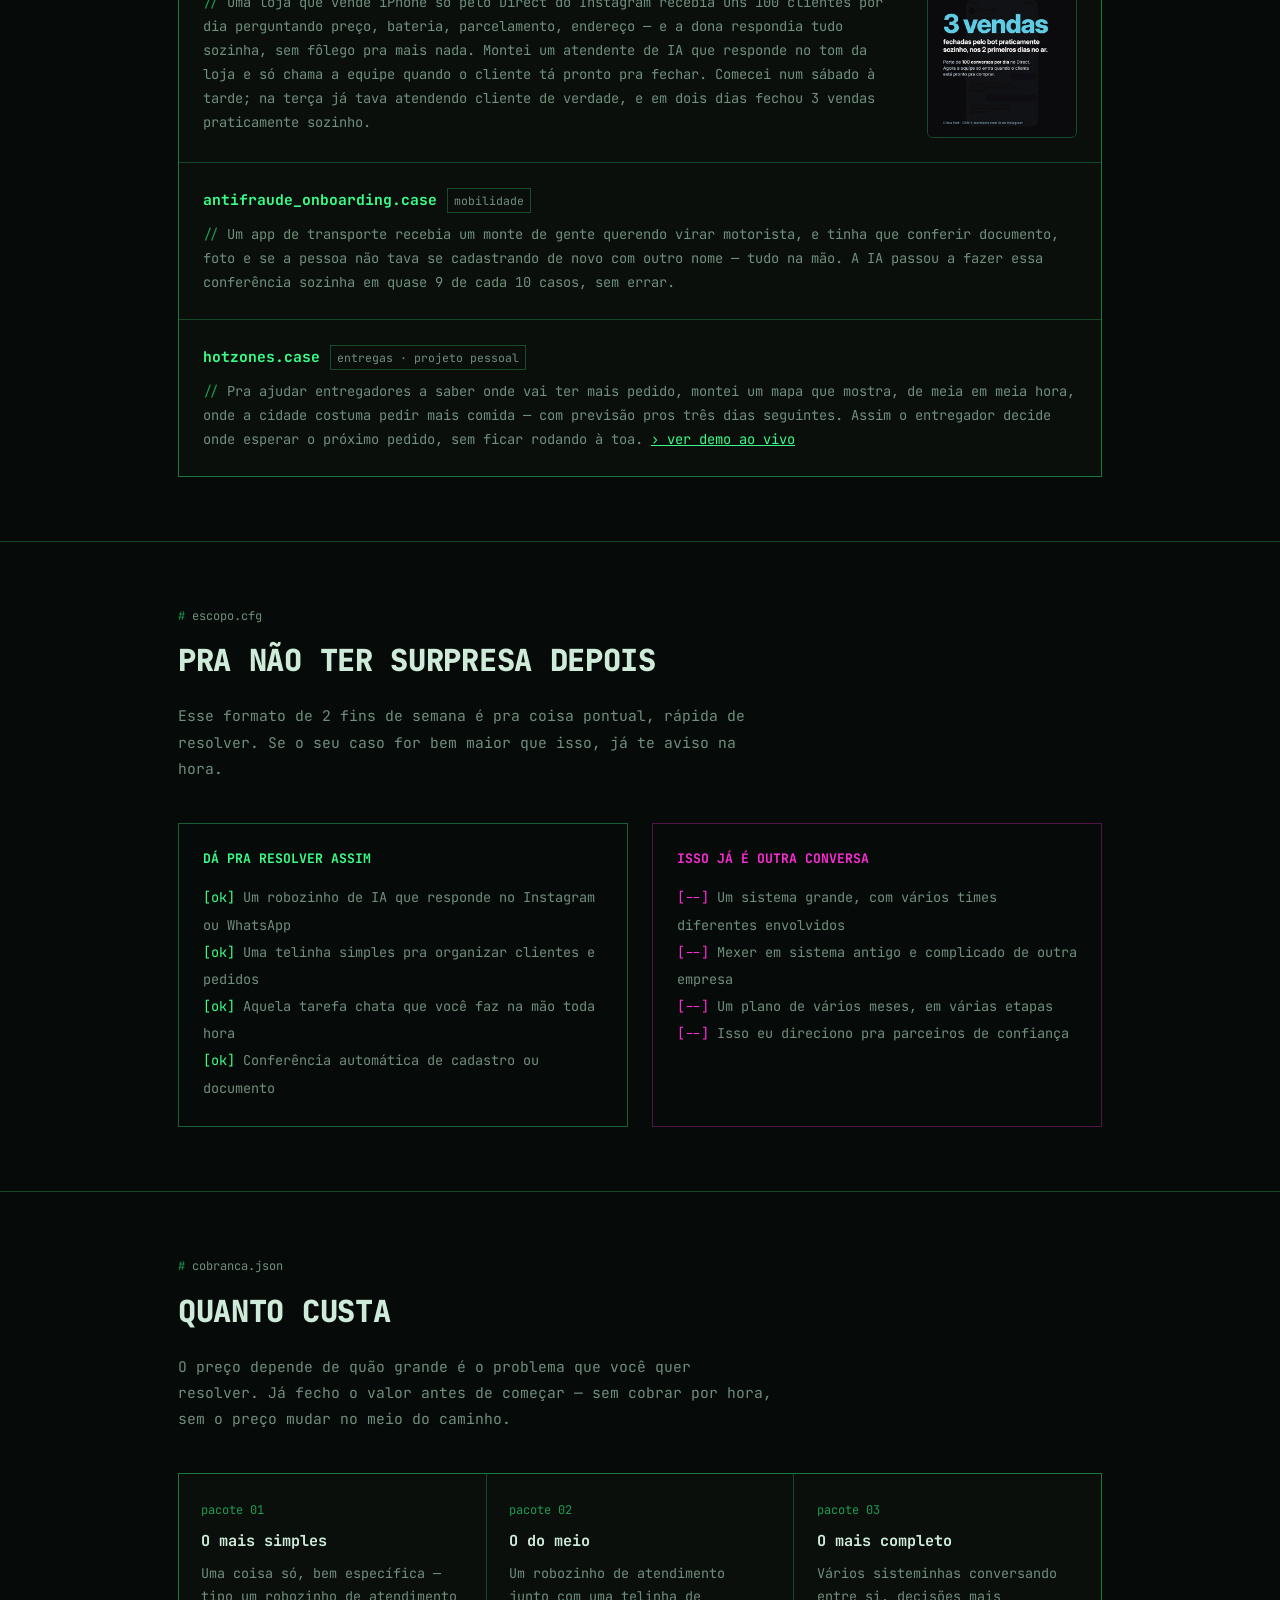
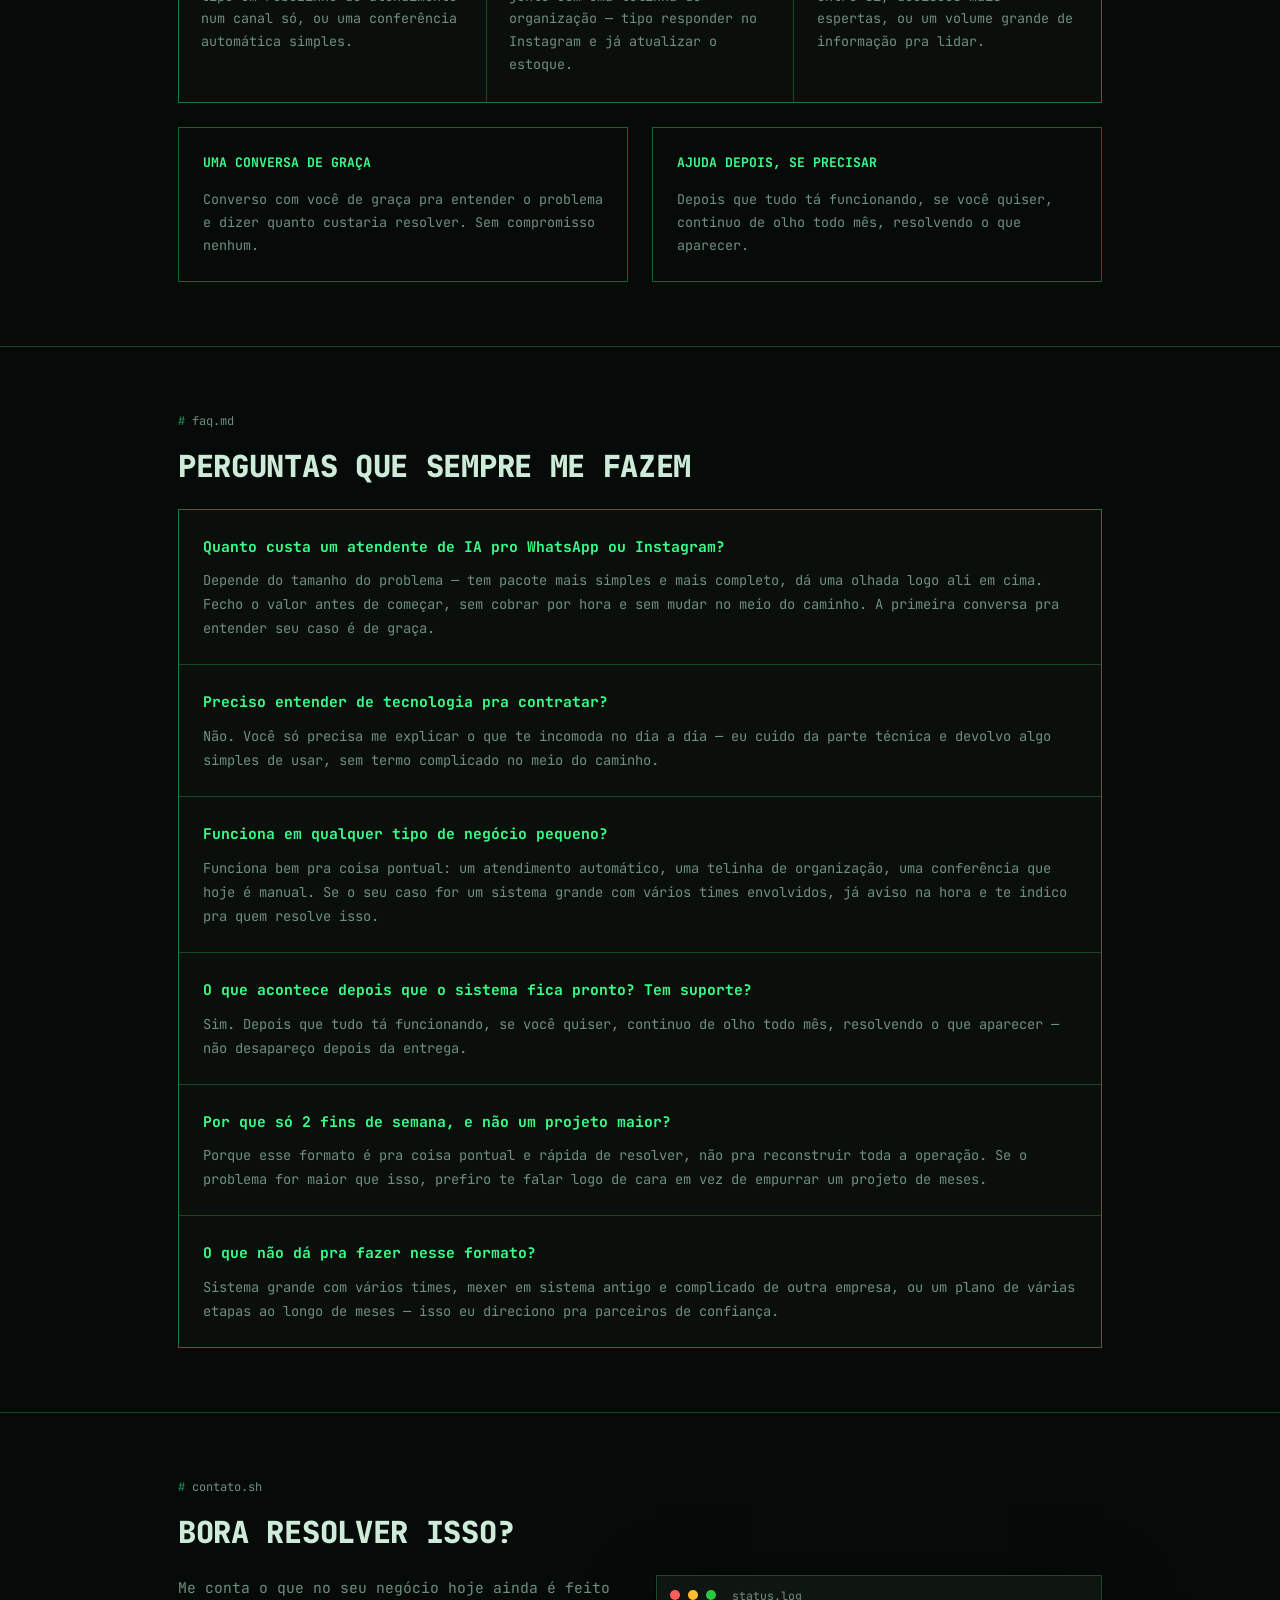
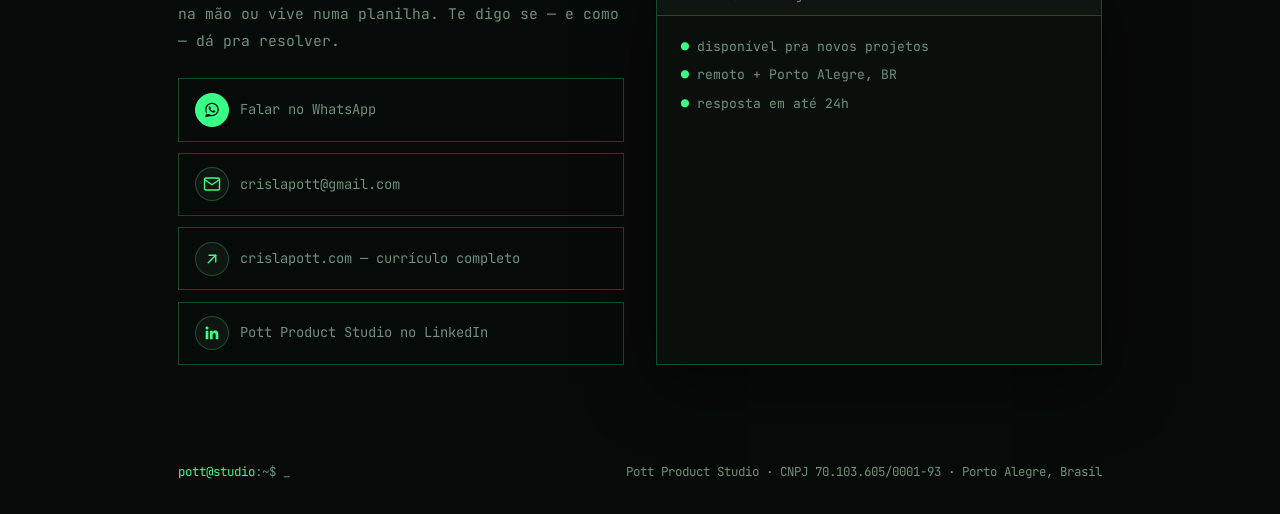
==== commit b86e5686: "Apply SEO/GEO/AEO audit fixes: metadata, FAQ schema, video poster, favicon size Shorten title, add c" ====
--- a/index.html
+++ b/index.html
@@ -3,12 +3,22 @@
 <head>
 <meta charset="UTF-8"/>
 <meta name="viewport" content="width=device-width, initial-scale=1.0"/>
-<title>Pott Product Studio // atendente de IA pro WhatsApp e Instagram, automação pra pequenos negócios</title>
+<title>Pott Product Studio — atendente de IA pro WhatsApp e Instagram</title>
 <meta name="description" content="Atendente de IA pro WhatsApp e Instagram, sistemas simples pra organizar sua empresa — montado em até 2 fins de semana. Porto Alegre e remoto."/>
+<link rel="canonical" href="https://studio.crislapott.com/"/>
 <meta property="og:title" content="Pott Product Studio — atendente de IA e automação pra pequenos negócios"/>
 <meta property="og:description" content="Atendimento automático no WhatsApp e Instagram, sistemas simples pra organizar sua empresa — em 2 fins de semana, sem projeto de meses."/>
 <meta property="og:type" content="website"/>
+<meta property="og:url" content="https://studio.crislapott.com/"/>
+<meta property="og:image" content="https://studio.crislapott.com/pott-logo.jpg"/>
+<meta name="twitter:card" content="summary_large_image"/>
+<meta name="twitter:title" content="Pott Product Studio — atendente de IA e automação pra pequenos negócios"/>
+<meta name="twitter:description" content="Atendimento automático no WhatsApp e Instagram, sistemas simples pra organizar sua empresa — em 2 fins de semana, sem projeto de meses."/>
+<meta name="twitter:image" content="https://studio.crislapott.com/pott-logo.jpg"/>
 <meta name="theme-color" content="#060a08"/>
+<link rel="icon" type="image/png" sizes="32x32" href="favicon-32x32.png"/>
+<link rel="icon" type="image/png" sizes="16x16" href="favicon-16x16.png"/>
+<link rel="apple-touch-icon" sizes="180x180" href="apple-touch-icon.jpg"/>
 <link rel="preconnect" href="https://fonts.googleapis.com"/>
 <link rel="preconnect" href="https://fonts.gstatic.com" crossorigin/>
 <link href="https://fonts.googleapis.com/css2?family=JetBrains+Mono:ital,wght@0,400;0,500;0,600;0,700;0,800;1,400&display=swap" rel="stylesheet"/>
@@ -20,9 +30,52 @@
   "description": "Atendente de IA pro WhatsApp e Instagram, sistemas simples e automação pra pequenos negócios — em 2 fins de semana.",
   "url": "https://studio.crislapott.com/",
   "email": "crislapott@gmail.com",
+  "telephone": "+5553997110168",
+  "image": "https://studio.crislapott.com/pott-logo.jpg",
+  "sameAs": [
+    "https://www.linkedin.com/company/pott-product-studio"
+  ],
   "address": { "@type": "PostalAddress", "addressLocality": "Porto Alegre", "addressRegion": "RS", "addressCountry": "BR" },
   "areaServed": "Porto Alegre, RS",
   "priceRange": "$$"
+}
+</script>
+<script type="application/ld+json">
+{
+  "@context": "https://schema.org",
+  "@type": "FAQPage",
+  "mainEntity": [
+    {
+      "@type": "Question",
+      "name": "Quanto custa um atendente de IA pro WhatsApp ou Instagram?",
+      "acceptedAnswer": { "@type": "Answer", "text": "Depende do tamanho do problema — tem pacote mais simples e mais completo. Fecho o valor antes de começar, sem cobrar por hora e sem mudar no meio do caminho. A primeira conversa pra entender seu caso é de graça." }
+    },
+    {
+      "@type": "Question",
+      "name": "Preciso entender de tecnologia pra contratar?",
+      "acceptedAnswer": { "@type": "Answer", "text": "Não. Você só precisa me explicar o que te incomoda no dia a dia — eu cuido da parte técnica e devolvo algo simples de usar, sem termo complicado no meio do caminho." }
+    },
+    {
+      "@type": "Question",
+      "name": "Funciona em qualquer tipo de negócio pequeno?",
+      "acceptedAnswer": { "@type": "Answer", "text": "Funciona bem pra coisa pontual: um atendimento automático, uma telinha de organização, uma conferência que hoje é manual. Se o caso for um sistema grande com vários times envolvidos, já aviso na hora e indico pra quem resolve isso." }
+    },
+    {
+      "@type": "Question",
+      "name": "O que acontece depois que o sistema fica pronto? Tem suporte?",
+      "acceptedAnswer": { "@type": "Answer", "text": "Sim. Depois que tudo tá funcionando, se você quiser, continuo de olho todo mês, resolvendo o que aparecer — não desapareço depois da entrega." }
+    },
+    {
+      "@type": "Question",
+      "name": "Por que só 2 fins de semana, e não um projeto maior?",
+      "acceptedAnswer": { "@type": "Answer", "text": "Porque esse formato é pra coisa pontual e rápida de resolver, não pra reconstruir toda a operação. Se o problema for maior que isso, prefiro falar logo de cara em vez de empurrar um projeto de meses." }
+    },
+    {
+      "@type": "Question",
+      "name": "O que não dá pra fazer nesse formato?",
+      "acceptedAnswer": { "@type": "Answer", "text": "Sistema grande com vários times, mexer em sistema antigo e complicado de outra empresa, ou um plano de várias etapas ao longo de meses — isso é direcionado pra parceiros de confiança." }
+    }
+  ]
 }
 </script>
 <style>
@@ -168,6 +221,8 @@
 .case-tag { font-size: 0.72rem; color: var(--text-dim); border: 1px solid var(--border); padding: 0.1rem 0.4rem; }
 .case-text { font-size: 0.86rem; color: var(--text-dim); line-height: 1.75; }
 .case-text .cm { color: var(--green-dim); }
+.faq-q { color: var(--green); font-weight: 700; font-size: 0.92rem; margin-bottom: 0.6rem; }
+.faq-a { font-size: 0.86rem; color: var(--text-dim); line-height: 1.75; }
 .case.has-media { display: flex; gap: 1.5rem; align-items: center; }
 .case.has-media .case-body { flex: 1; min-width: 0; }
 .case-media { flex-shrink: 0; width: 150px; }
@@ -260,6 +315,7 @@
       <li><a href="#projetos">projetos</a></li>
       <li><a href="#escopo">escopo</a></li>
       <li><a href="#cobramos">pacotes</a></li>
+      <li><a href="#faq">faq</a></li>
       <li><a href="#contato">contato</a></li>
     </ul>
     <a class="nav-cta" href="https://wa.me/5553997110168" target="_blank" rel="noopener">./whatsapp</a>
@@ -320,7 +376,7 @@
           <p class="case-text"><span class="cm">//</span> Uma loja que vende iPhone só pelo Direct do Instagram recebia uns 100 clientes por dia perguntando preço, bateria, parcelamento, endereço — e a dona respondia tudo sozinha, sem fôlego pra mais nada. Montei um atendente de IA que responde no tom da loja e só chama a equipe quando o cliente tá pronto pra fechar. Comecei num sábado à tarde; na terça já tava atendendo cliente de verdade, e em dois dias fechou 3 vendas praticamente sozinho.</p>
         </div>
         <div class="case-media">
-          <video autoplay loop muted playsinline>
+          <video autoplay loop muted playsinline preload="metadata" poster="atendente-ig-demo-poster.jpg">
             <source src="atendente-ig-demo.mp4" type="video/mp4">
           </video>
         </div>
@@ -395,6 +451,39 @@
       <div class="scope-box yes">
         <div class="scope-head">ajuda depois, se precisar</div>
         <p class="price-text">Depois que tudo tá funcionando, se você quiser, continuo de olho todo mês, resolvendo o que aparecer.</p>
+      </div>
+    </div>
+  </div>
+</section>
+
+<section class="section" id="faq">
+  <div class="container">
+    <div class="sec-tag">faq.md</div>
+    <h2 class="sec-title">Perguntas que sempre me fazem</h2>
+    <div class="cases">
+      <div class="case">
+        <h3 class="faq-q">Quanto custa um atendente de IA pro WhatsApp ou Instagram?</h3>
+        <p class="faq-a">Depende do tamanho do problema — tem pacote mais simples e mais completo, dá uma olhada logo ali em cima. Fecho o valor antes de começar, sem cobrar por hora e sem mudar no meio do caminho. A primeira conversa pra entender seu caso é de graça.</p>
+      </div>
+      <div class="case">
+        <h3 class="faq-q">Preciso entender de tecnologia pra contratar?</h3>
+        <p class="faq-a">Não. Você só precisa me explicar o que te incomoda no dia a dia — eu cuido da parte técnica e devolvo algo simples de usar, sem termo complicado no meio do caminho.</p>
+      </div>
+      <div class="case">
+        <h3 class="faq-q">Funciona em qualquer tipo de negócio pequeno?</h3>
+        <p class="faq-a">Funciona bem pra coisa pontual: um atendimento automático, uma telinha de organização, uma conferência que hoje é manual. Se o seu caso for um sistema grande com vários times envolvidos, já aviso na hora e te indico pra quem resolve isso.</p>
+      </div>
+      <div class="case">
+        <h3 class="faq-q">O que acontece depois que o sistema fica pronto? Tem suporte?</h3>
+        <p class="faq-a">Sim. Depois que tudo tá funcionando, se você quiser, continuo de olho todo mês, resolvendo o que aparecer — não desapareço depois da entrega.</p>
+      </div>
+      <div class="case">
+        <h3 class="faq-q">Por que só 2 fins de semana, e não um projeto maior?</h3>
+        <p class="faq-a">Porque esse formato é pra coisa pontual e rápida de resolver, não pra reconstruir toda a operação. Se o problema for maior que isso, prefiro te falar logo de cara em vez de empurrar um projeto de meses.</p>
+      </div>
+      <div class="case">
+        <h3 class="faq-q">O que não dá pra fazer nesse formato?</h3>
+        <p class="faq-a">Sistema grande com vários times, mexer em sistema antigo e complicado de outra empresa, ou um plano de várias etapas ao longo de meses — isso eu direciono pra parceiros de confiança.</p>
       </div>
     </div>
   </div>
@@ -426,6 +515,12 @@
             </span>
             crislapott.com — currículo completo
           </a>
+          <a class="contact-link" href="https://www.linkedin.com/company/pott-product-studio" target="_blank" rel="noopener">
+            <span class="contact-icon">
+              <svg viewBox="0 0 24 24" fill="currentColor" xmlns="http://www.w3.org/2000/svg"><path d="M20.447 20.452h-3.554v-5.569c0-1.328-.027-3.037-1.852-3.037-1.853 0-2.136 1.445-2.136 2.939v5.667H9.351V9h3.414v1.561h.046c.477-.9 1.637-1.85 3.37-1.85 3.601 0 4.267 2.37 4.267 5.455v6.286zM5.337 7.433c-1.144 0-2.063-.926-2.063-2.065 0-1.138.92-2.063 2.063-2.063 1.14 0 2.064.925 2.064 2.063 0 1.139-.925 2.065-2.064 2.065zm1.782 13.019H3.555V9h3.564v11.452z"/></svg>
+            </span>
+            Pott Product Studio no LinkedIn
+          </a>
         </div>
       </div>
       <div class="term avail-term">
@@ -446,7 +541,7 @@
 <footer>
   <div class="footer-inner">
     <span><span class="green">pott@studio</span>:~$ <span class="blink">_</span></span>
-    <span>Porto Alegre, Brasil</span>
+    <span>Pott Product Studio · CNPJ 70.103.605/0001-93 · Porto Alegre, Brasil</span>
   </div>
 </footer>
 
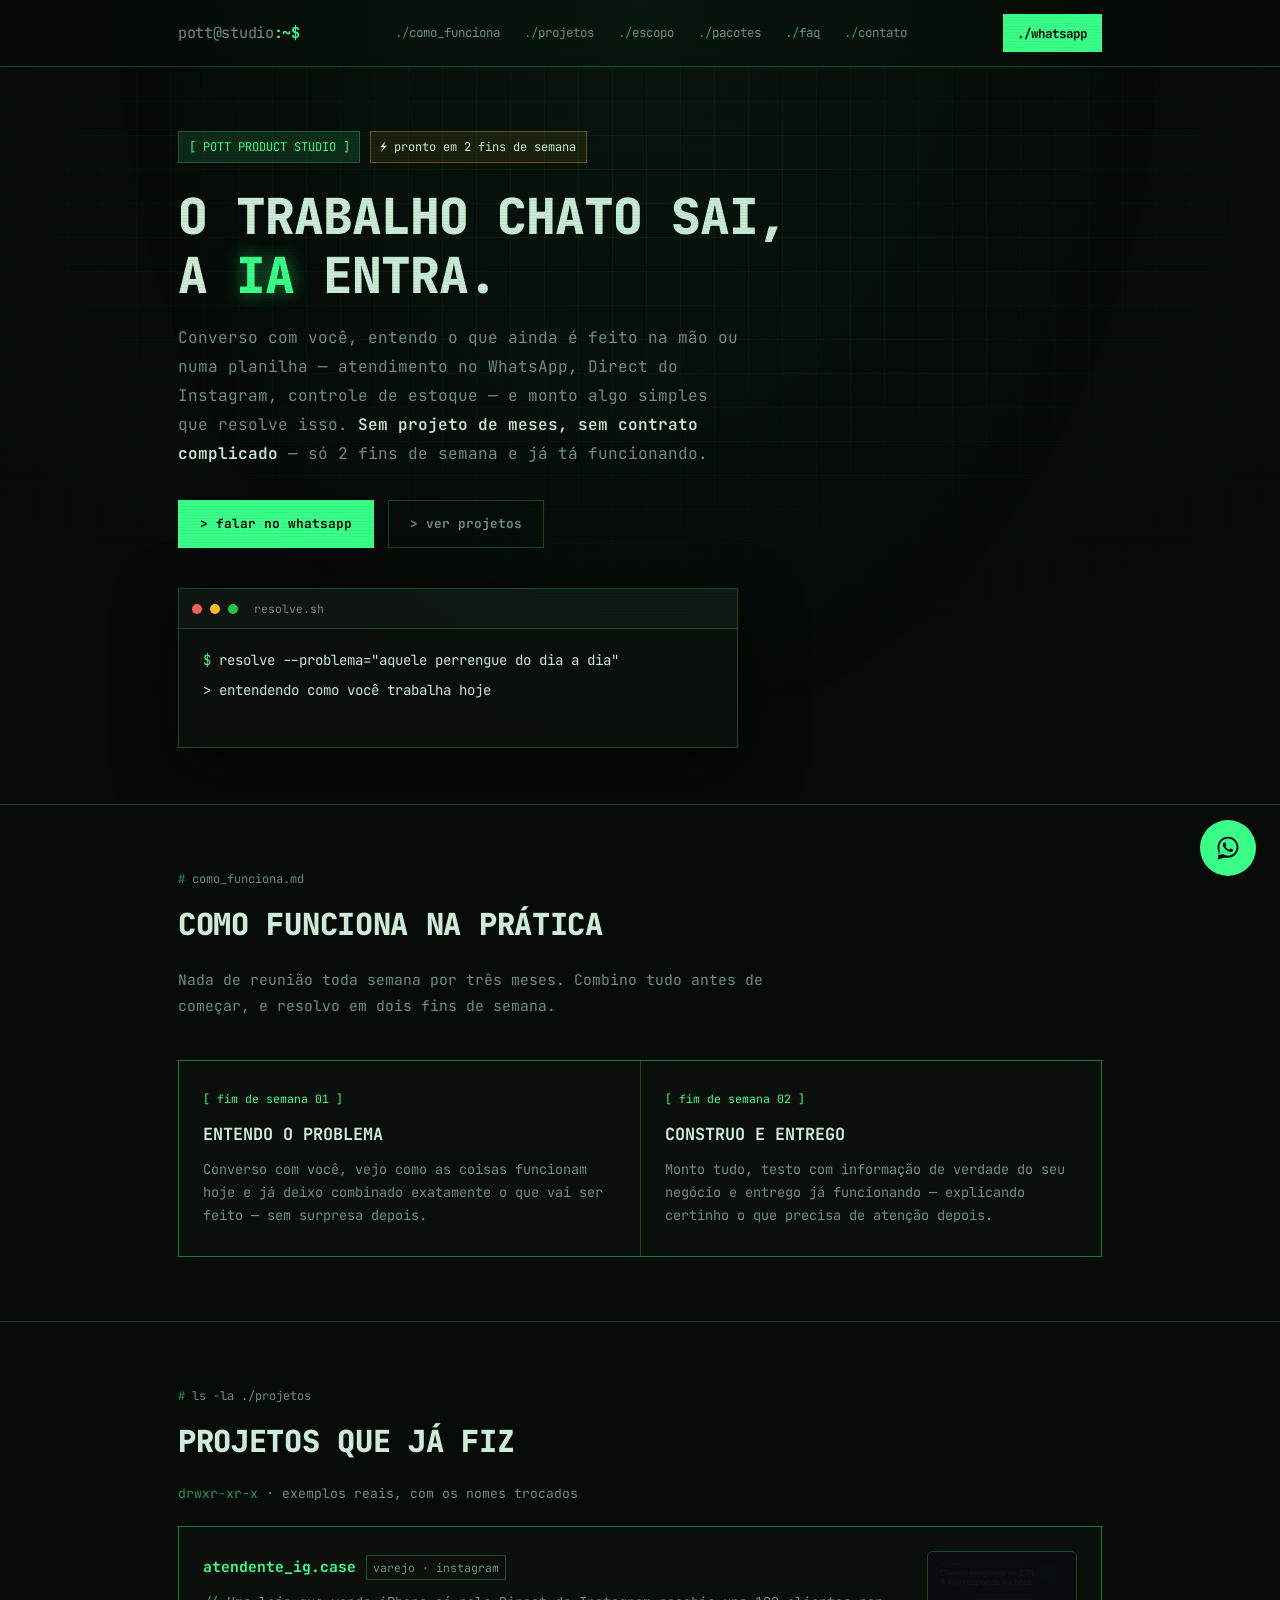
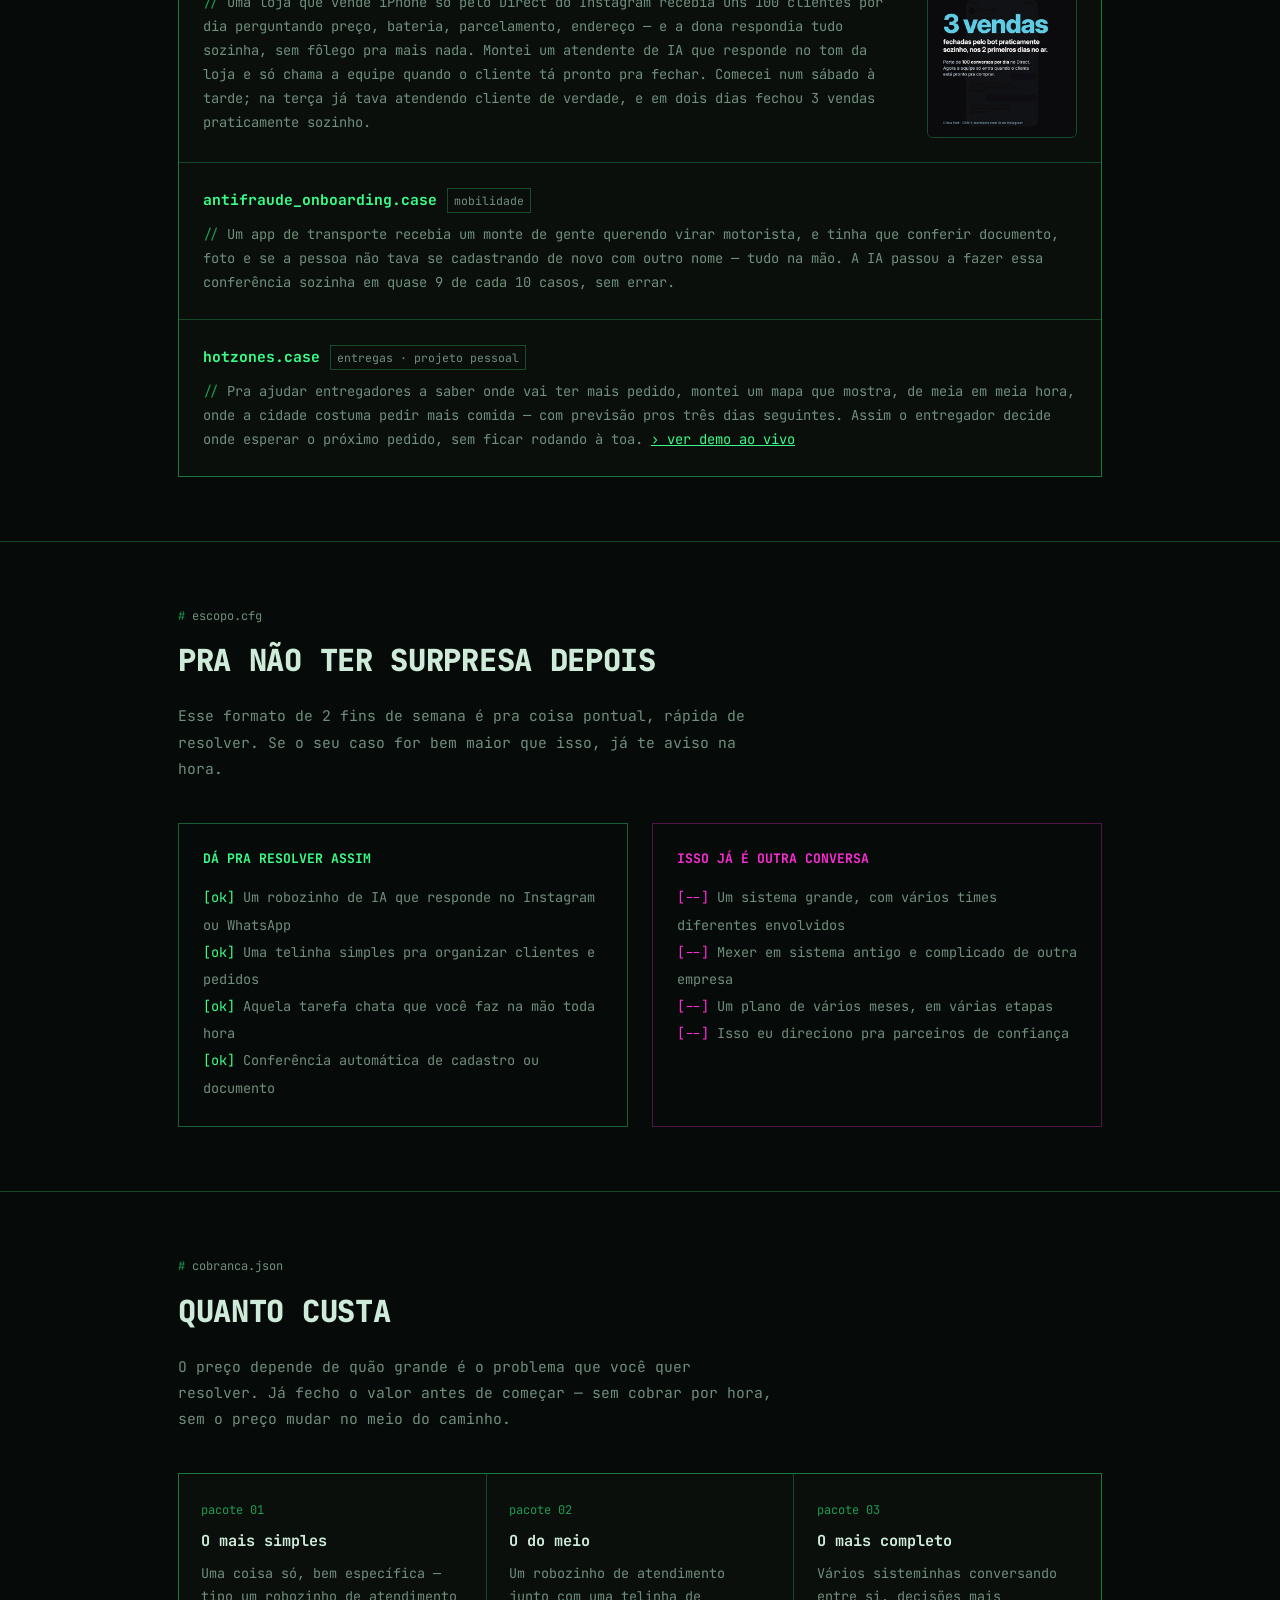
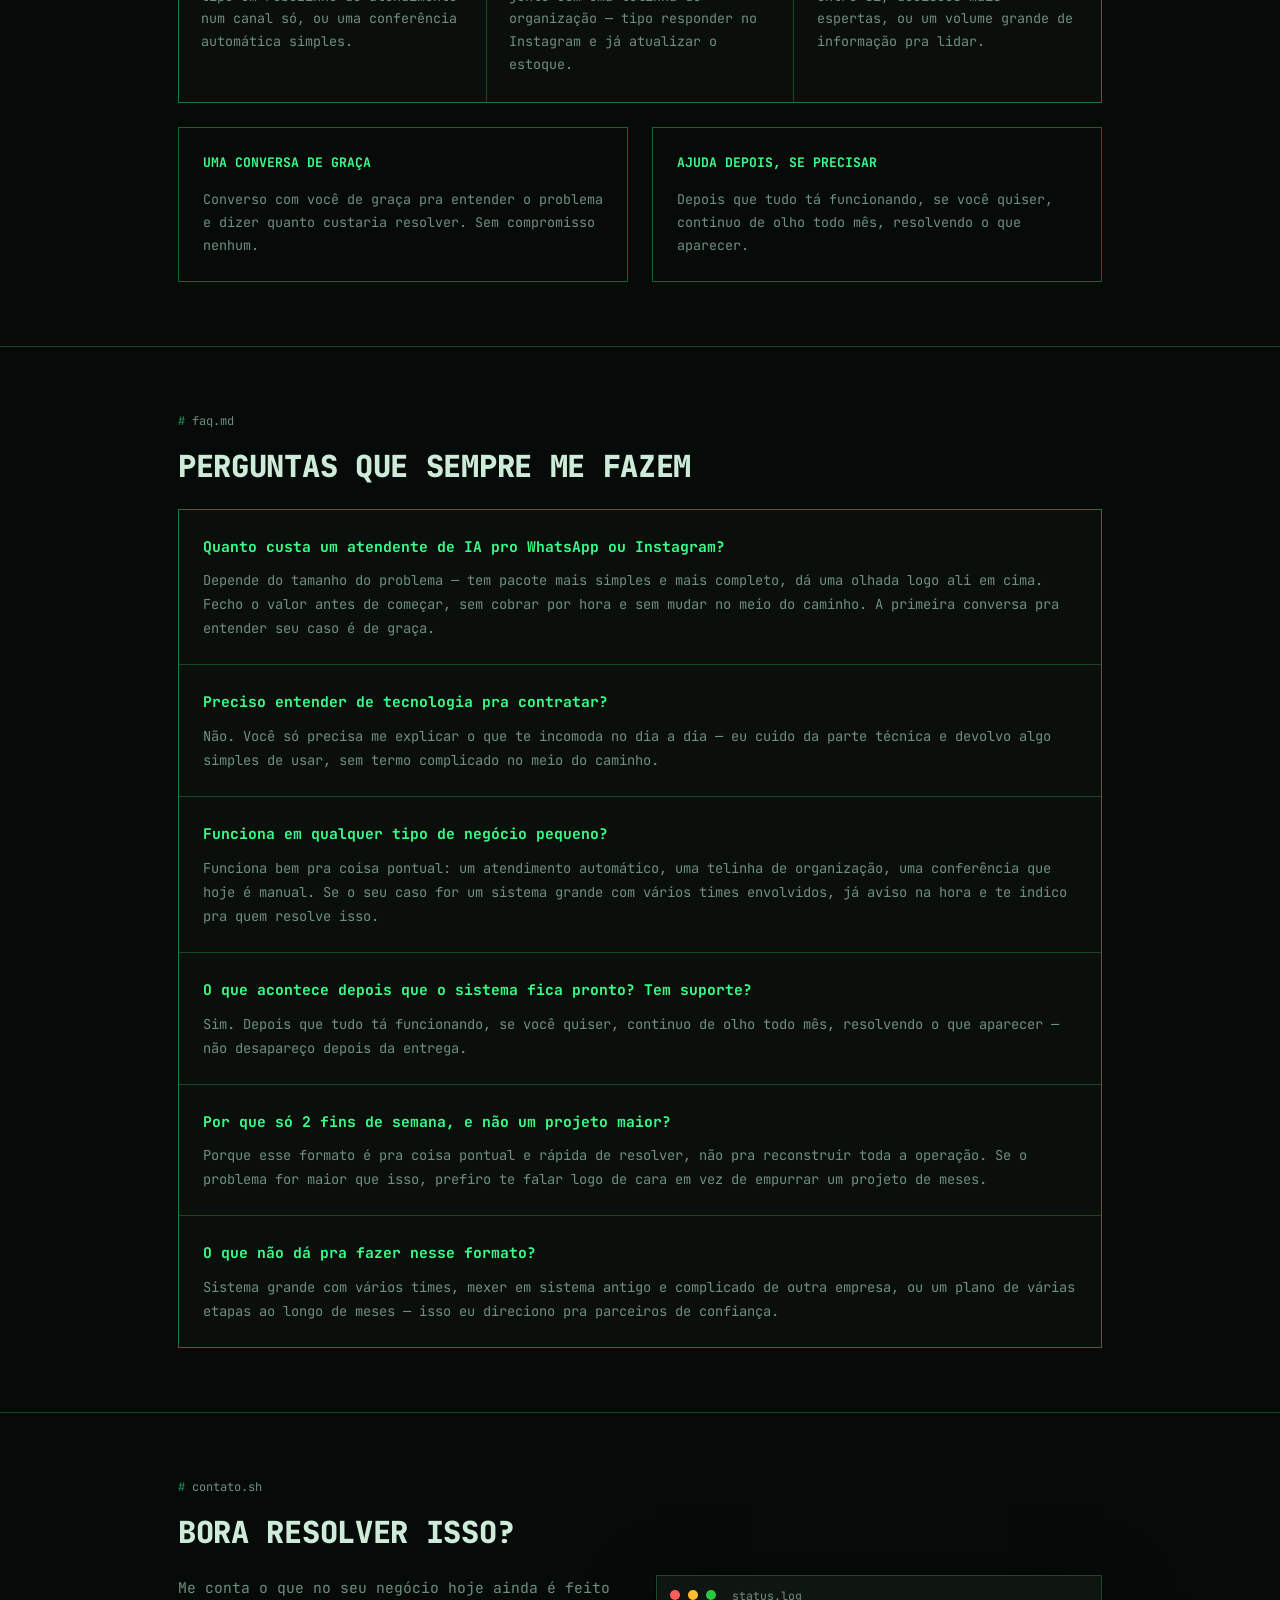
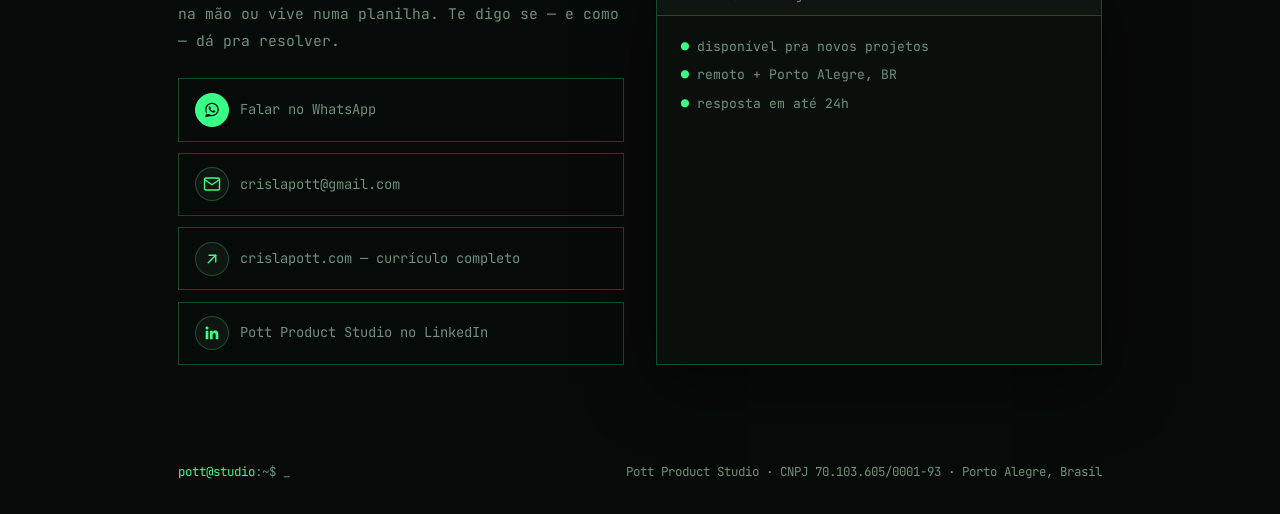
==== commit abfb1cd3: "Add Google tag (GA4) for basic analytics measurement Co-Authored-By: Claude Sonnet 5 <noreply@anthro" ====
--- a/index.html
+++ b/index.html
@@ -1,6 +1,12 @@
 <!DOCTYPE html>
 <html lang="pt-BR">
 <head>
+<script async src="https://www.googletagmanager.com/gtm.js?id=GTM-NX734D6P"></script>
+<script>
+  window.dataLayer = window.dataLayer || [];
+  function gtag(){dataLayer.push(arguments);}
+  gtag('js', new Date());
+</script>
 <meta charset="UTF-8"/>
 <meta name="viewport" content="width=device-width, initial-scale=1.0"/>
 <title>Pott Product Studio — atendente de IA pro WhatsApp e Instagram</title>
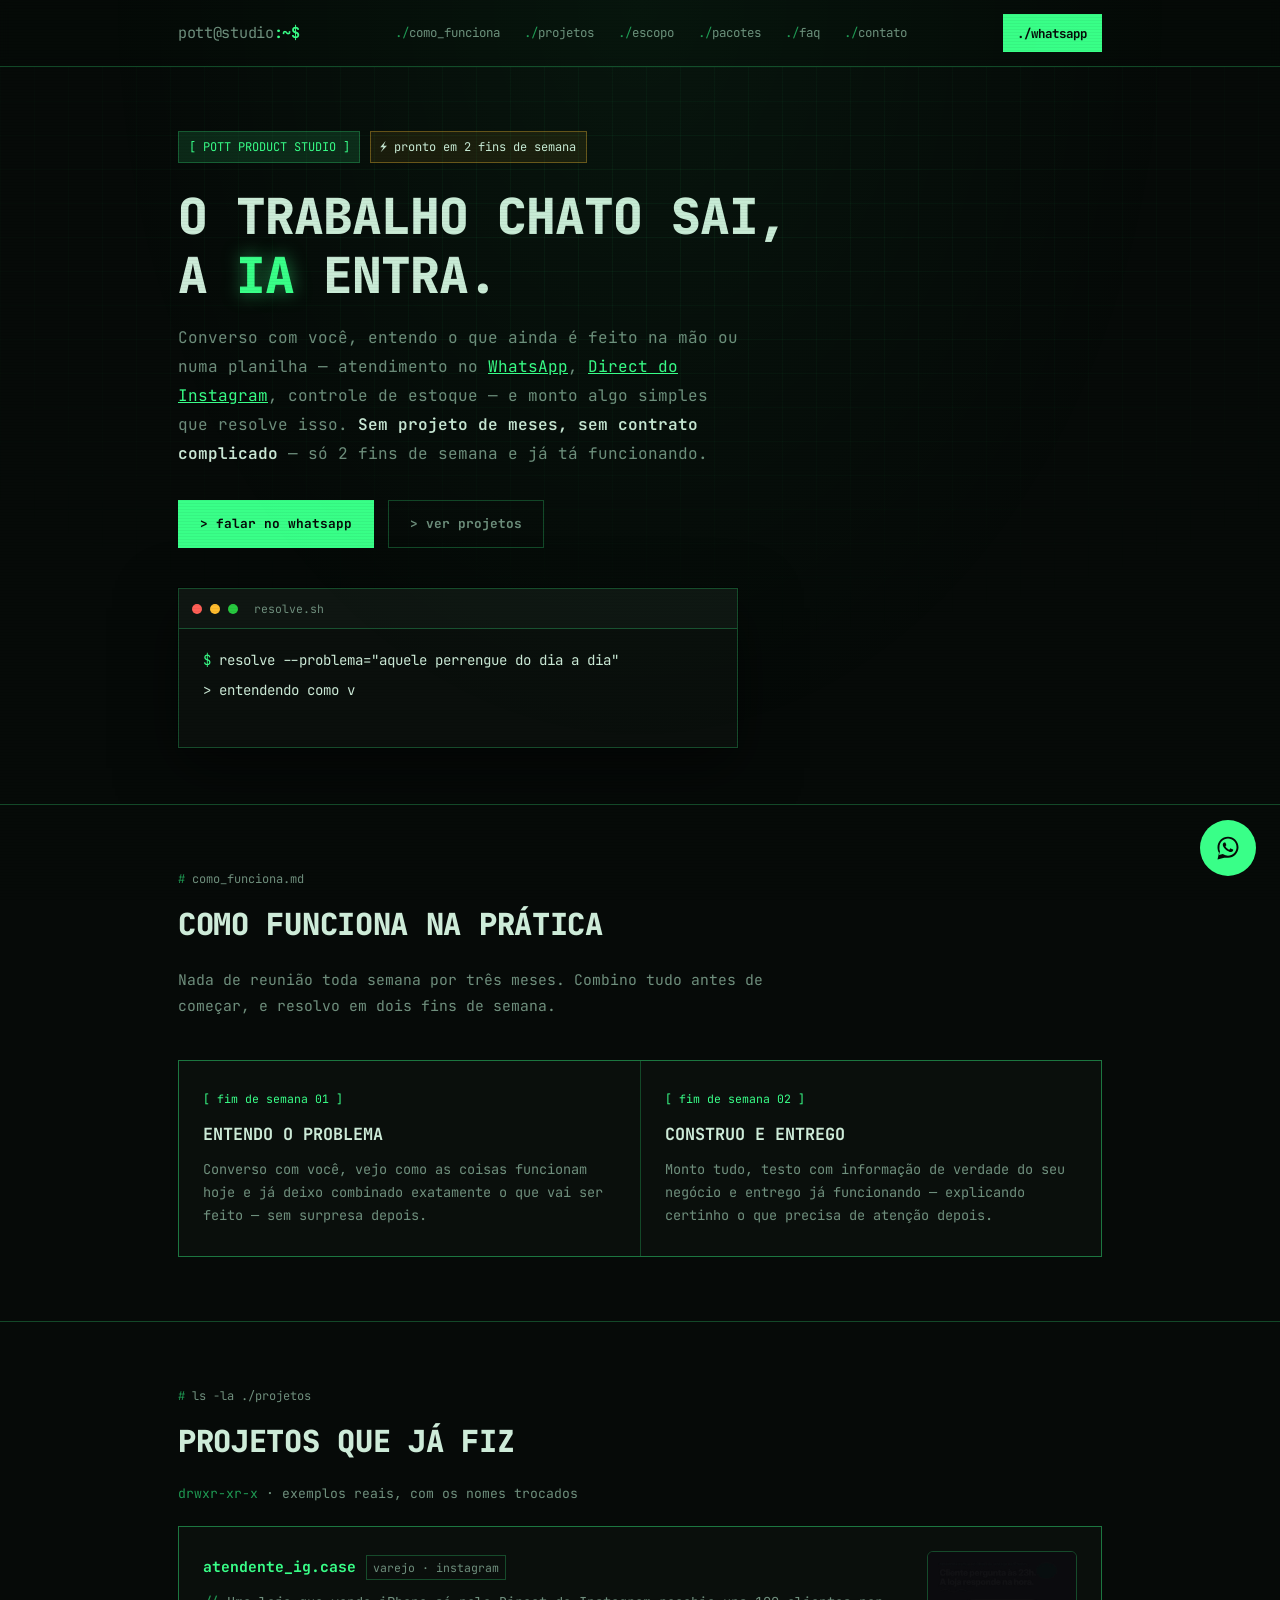
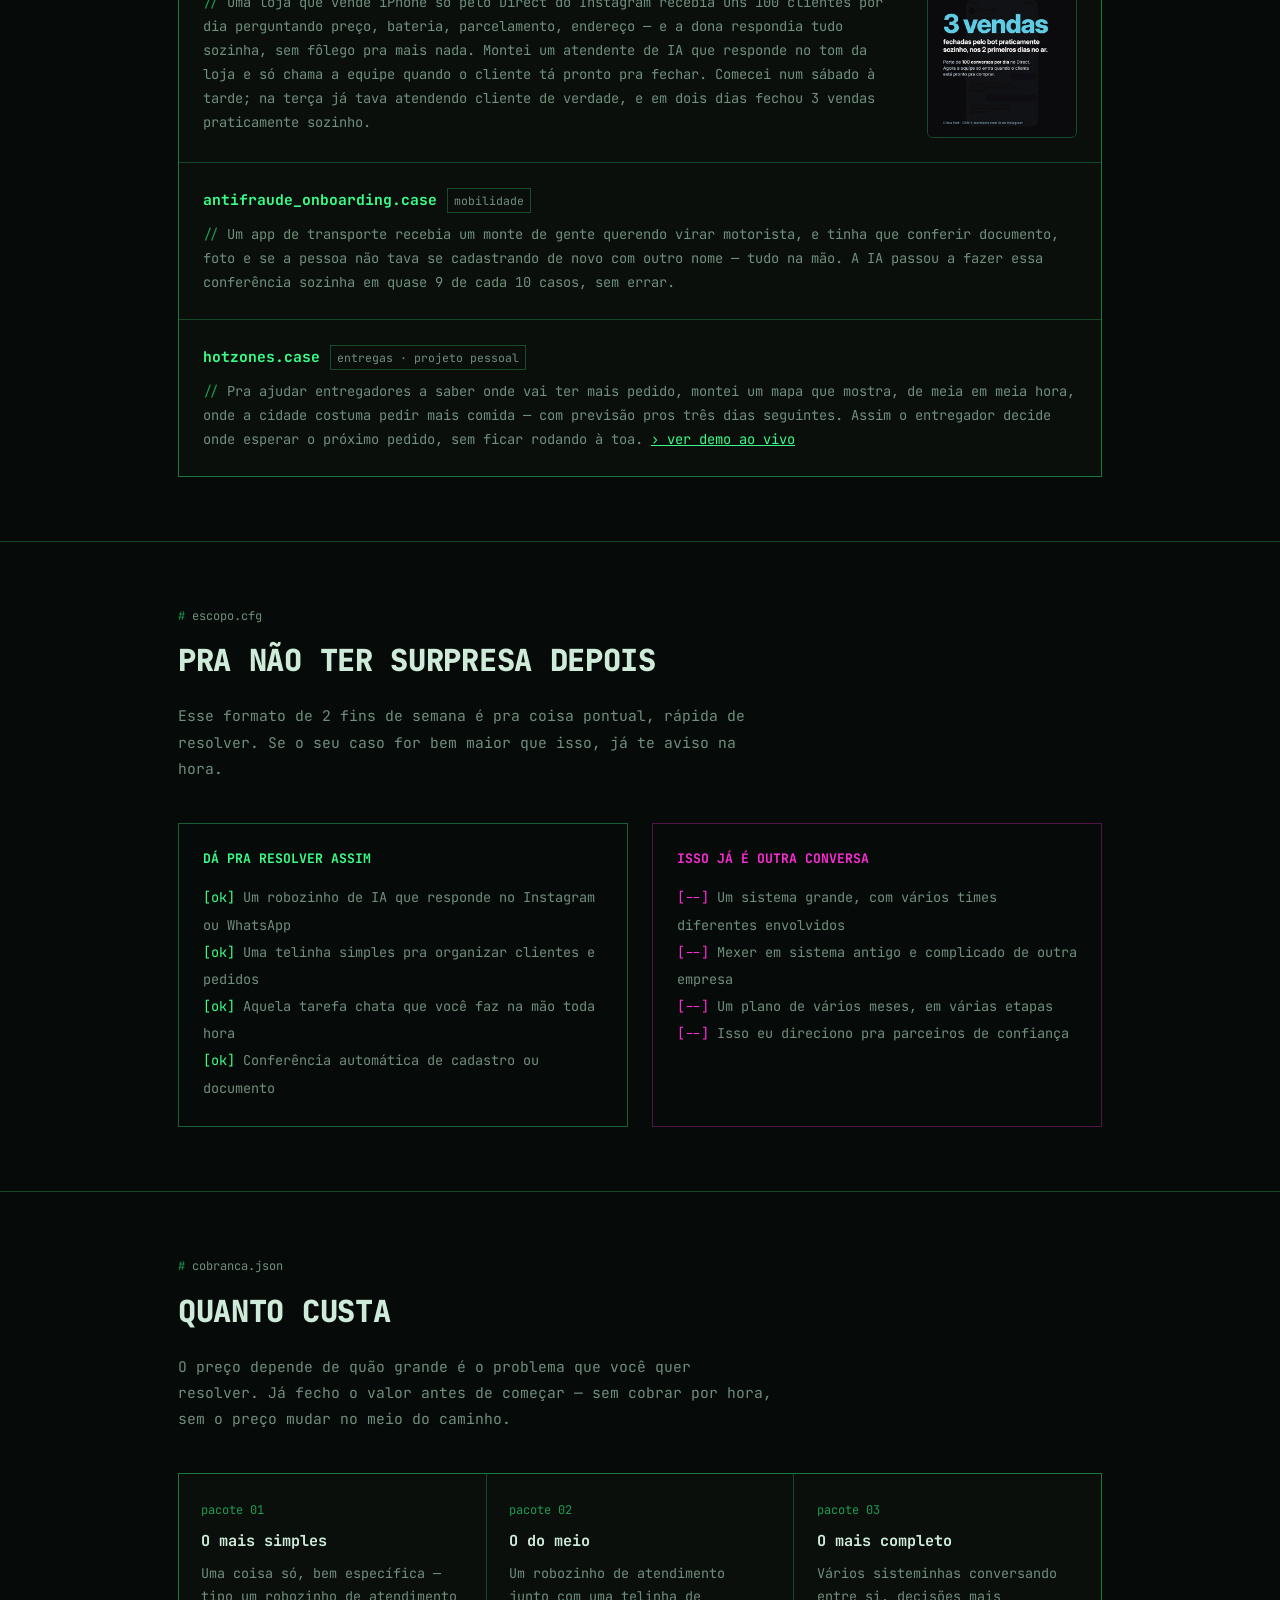
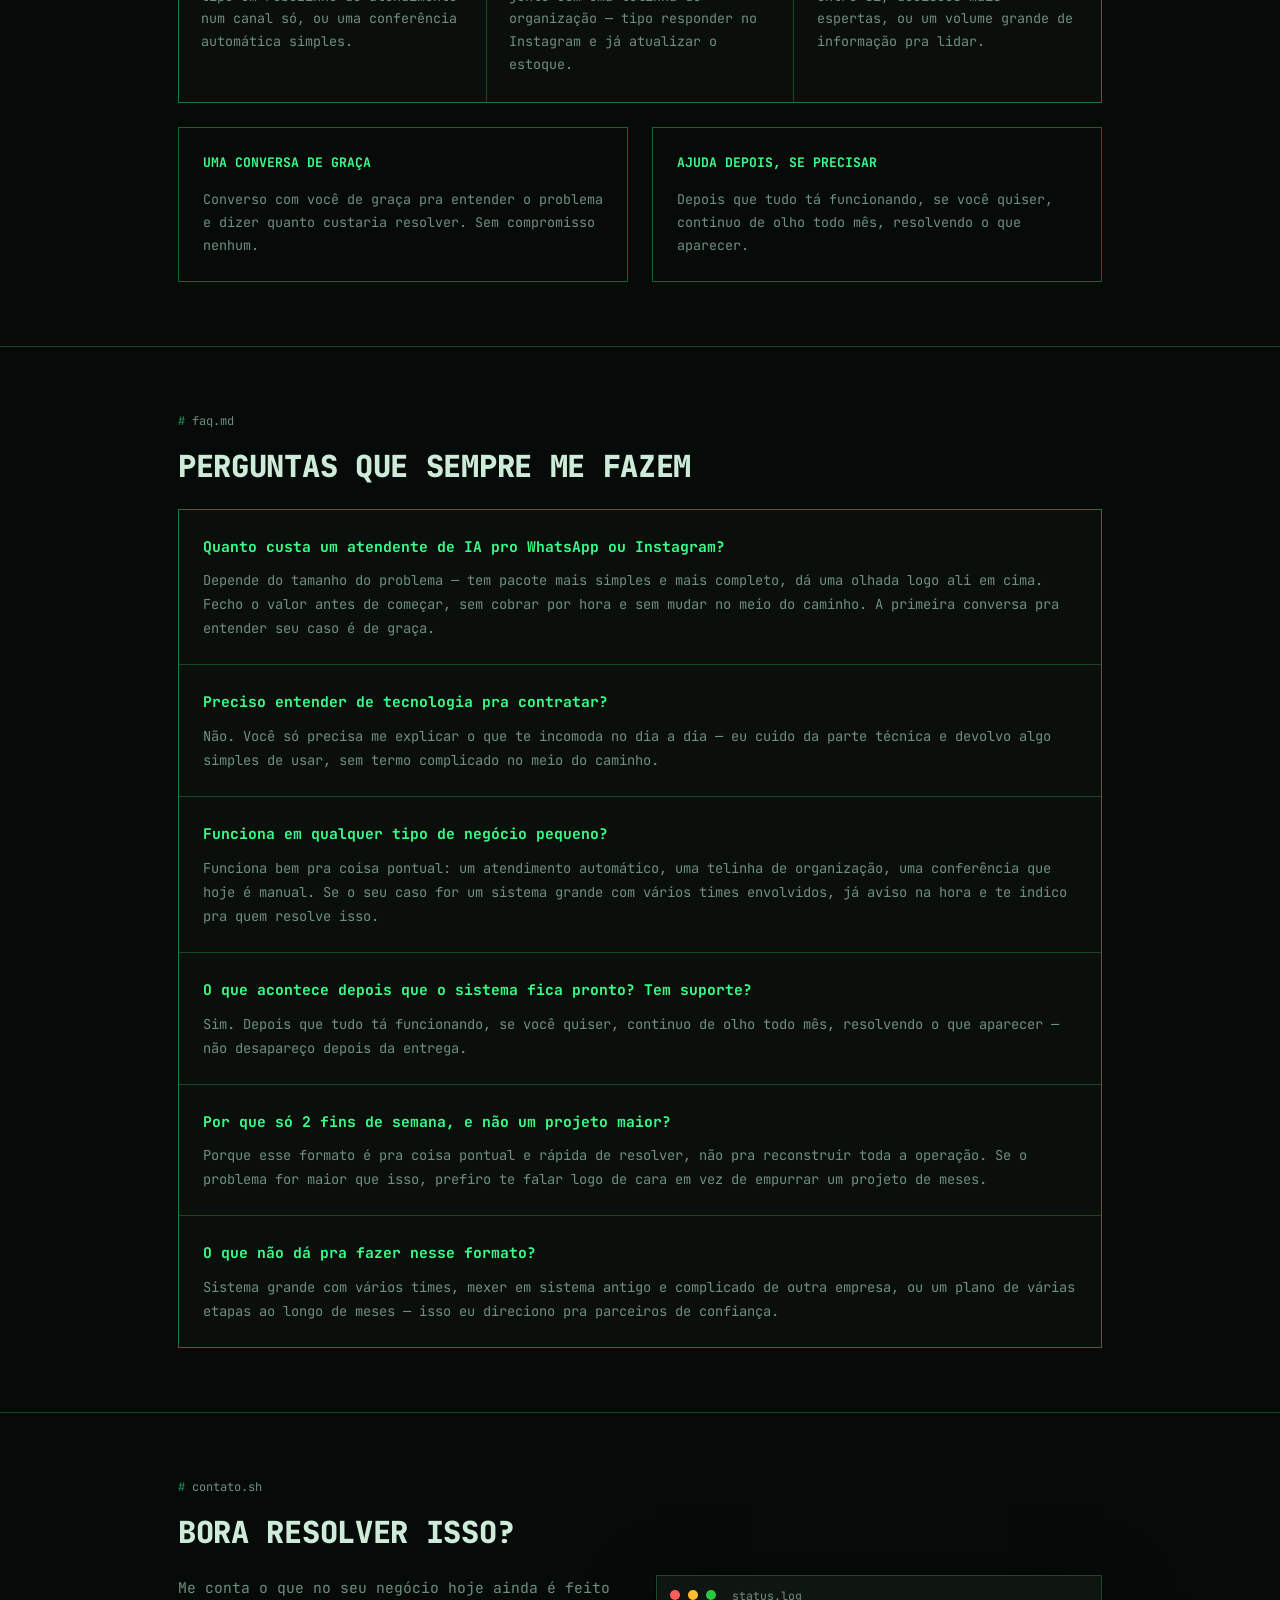
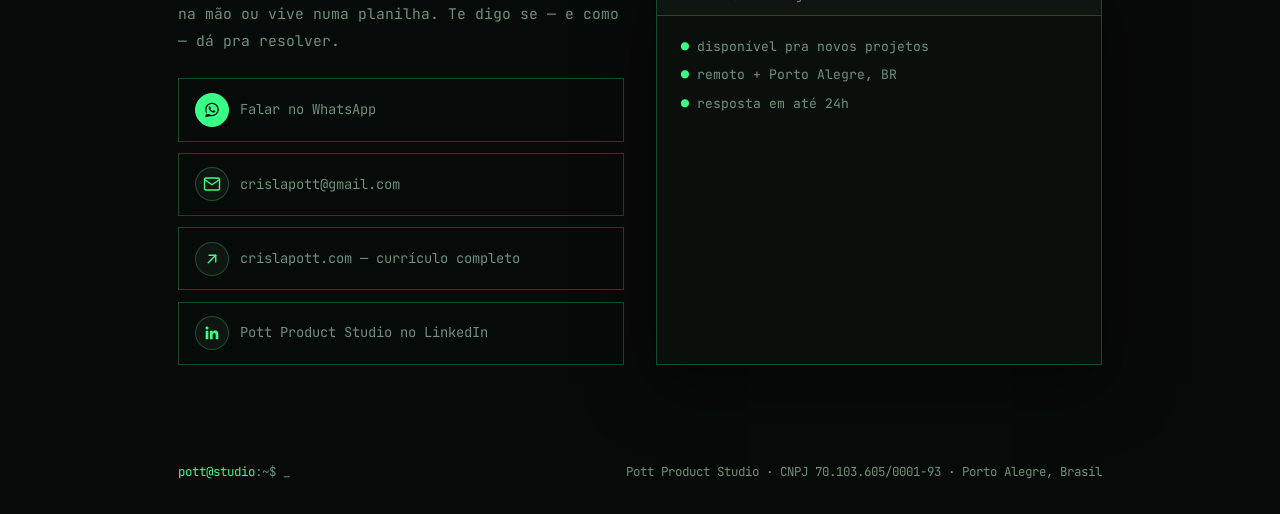
==== commit de2b1ac4: "Add dedicated WhatsApp and Instagram landing pages Extract shared CSS into style.css, add /atendente" ====
--- a/index.html
+++ b/index.html
@@ -84,232 +84,7 @@
   ]
 }
 </script>
-<style>
-:root {
-  --bg: #060a08;
-  --bg-2: #0a0f0c;
-  --bg-3: #0f1612;
-  --green: #39ff88;
-  --green-dim: #1f9a53;
-  --green-faint: rgba(57,255,136,0.12);
-  --magenta: #ff2bd6;
-  --cyan: #2be7ff;
-  --text: #cdebd8;
-  --text-dim: #6f8f7d;
-  --border: rgba(57,255,136,0.25);
-  --mono: 'JetBrains Mono', ui-monospace, 'SF Mono', Consolas, monospace;
-}
-*, *::before, *::after { box-sizing: border-box; margin: 0; padding: 0; }
-html { scroll-behavior: smooth; }
-body {
-  background: var(--bg);
-  color: var(--text);
-  font-family: var(--mono);
-  font-size: 15px;
-  line-height: 1.7;
-  -webkit-font-smoothing: antialiased;
-  position: relative;
-}
-/* CRT scanline overlay */
-body::before {
-  content: '';
-  position: fixed; inset: 0; z-index: 999; pointer-events: none;
-  background: repeating-linear-gradient(0deg, rgba(0,0,0,0.12) 0px, rgba(0,0,0,0.12) 1px, transparent 1px, transparent 3px);
-  opacity: 0.35;
-}
-body::after {
-  content: '';
-  position: fixed; inset: 0; z-index: 998; pointer-events: none;
-  background: radial-gradient(ellipse at 50% 0%, rgba(57,255,136,0.05), transparent 60%);
-}
-.container { max-width: 980px; margin: 0 auto; padding: 0 1.75rem; }
-.blink { animation: blink 1s step-start infinite; }
-@keyframes blink { 50% { opacity: 0; } }
-a { color: inherit; }
-
-/* Nav */
-nav {
-  position: sticky; top: 0; z-index: 100;
-  background: rgba(6,10,8,0.9);
-  backdrop-filter: blur(6px);
-  border-bottom: 1px solid var(--border);
-  padding: 0.9rem 0;
-}
-.nav-inner { max-width: 980px; margin: 0 auto; padding: 0 1.75rem; display: flex; align-items: center; justify-content: space-between; flex-wrap: wrap; gap: 0.75rem; }
-.nav-name { font-weight: 700; color: var(--green); text-decoration: none; font-size: 0.95rem; letter-spacing: -0.02em; }
-.nav-name .path { color: var(--text-dim); font-weight: 400; }
-.nav-links { display: flex; gap: 1.5rem; list-style: none; }
-.nav-links a { font-size: 0.78rem; color: var(--text-dim); text-decoration: none; transition: color 0.15s; }
-.nav-links a::before { content: './'; color: var(--green-dim); }
-.nav-links a:hover { color: var(--green); }
-.nav-cta {
-  font-size: 0.78rem; font-weight: 700; text-decoration: none; color: var(--bg);
-  background: var(--green); padding: 0.45rem 0.85rem; border: 1px solid var(--green);
-  transition: all 0.15s;
-}
-.nav-cta:hover { background: transparent; color: var(--green); }
-
-/* Terminal window chrome */
-.term {
-  border: 1px solid var(--border);
-  background: var(--bg-2);
-  box-shadow: 0 0 0 1px rgba(0,0,0,0.4), 0 20px 60px rgba(0,0,0,0.5);
-}
-.term-bar {
-  display: flex; align-items: center; gap: 0.5rem;
-  padding: 0.6rem 0.8rem;
-  border-bottom: 1px solid var(--border);
-  background: var(--bg-3);
-}
-.term-dot { width: 10px; height: 10px; border-radius: 50%; }
-.term-dot.r { background: #ff5f56; }
-.term-dot.y { background: #ffbd2e; }
-.term-dot.g { background: #27c93f; }
-.term-title { margin-left: 0.5rem; font-size: 0.72rem; color: var(--text-dim); }
-.term-body { padding: 1.25rem 1.5rem; font-size: 0.88rem; }
-.term-line { margin-bottom: 0.4rem; }
-.term-prompt { color: var(--green); }
-.term-out { color: var(--text-dim); }
-
-/* Hero */
-.hero { padding: 4rem 0 3.5rem; border-bottom: 1px solid var(--border); position: relative; overflow: hidden; }
-.hero::before {
-  content: '';
-  position: absolute; inset: 0;
-  background-image:
-    linear-gradient(rgba(57,255,136,0.05) 1px, transparent 1px),
-    linear-gradient(90deg, rgba(57,255,136,0.05) 1px, transparent 1px);
-  background-size: 34px 34px;
-  mask-image: radial-gradient(ellipse 70% 60% at 50% 20%, black, transparent);
-}
-.hero-inner { position: relative; z-index: 1; }
-.hero-tags { display: flex; gap: 0.6rem; flex-wrap: wrap; margin-bottom: 1.5rem; }
-.hero-tag { display: inline-block; font-size: 0.75rem; color: var(--green); border: 1px solid var(--border); padding: 0.3rem 0.6rem; background: var(--green-faint); }
-.hero-tag.time { color: var(--text); border-color: rgba(255,189,46,0.35); background: rgba(255,189,46,0.08); }
-.hero-title { font-size: clamp(1.9rem, 5.2vw, 3.1rem); font-weight: 800; line-height: 1.18; letter-spacing: -0.02em; margin-bottom: 1.25rem; text-transform: uppercase; }
-.hero-title .hl { color: var(--green); text-shadow: 0 0 18px rgba(57,255,136,0.5); }
-.hero-sub { font-size: 1rem; color: var(--text-dim); max-width: 560px; margin-bottom: 2rem; line-height: 1.8; }
-.hero-sub strong { color: var(--text); font-weight: 600; }
-.hero-cta { display: flex; gap: 0.9rem; flex-wrap: wrap; margin-bottom: 2.5rem; }
-.btn {
-  display: inline-flex; align-items: center; gap: 0.5rem; padding: 0.75rem 1.3rem;
-  font-family: var(--mono); font-size: 0.8rem; font-weight: 700; text-decoration: none;
-  border: 1px solid var(--green); transition: all 0.15s; cursor: pointer;
-}
-.btn-primary { background: var(--green); color: var(--bg); }
-.btn-primary:hover { background: transparent; color: var(--green); box-shadow: 0 0 20px rgba(57,255,136,0.35); }
-.btn-ghost { background: transparent; color: var(--text-dim); border-color: var(--border); }
-.btn-ghost:hover { border-color: var(--green); color: var(--green); }
-.hero-term { max-width: 560px; }
-.hero-term .term-body { min-height: 118px; }
-
-/* Section */
-.section { padding: 4rem 0; border-bottom: 1px solid var(--border); }
-.sec-tag { font-size: 0.75rem; color: var(--text-dim); margin-bottom: 0.6rem; }
-.sec-tag::before { content: '# '; color: var(--green-dim); }
-.sec-title { font-size: clamp(1.4rem, 3.4vw, 1.9rem); font-weight: 800; margin-bottom: 1rem; text-transform: uppercase; letter-spacing: -0.01em; }
-.sec-intro { font-size: 0.92rem; color: var(--text-dim); max-width: 600px; margin-bottom: 2.5rem; line-height: 1.8; }
-
-/* How it works — weekend steps */
-.steps { display: grid; grid-template-columns: repeat(auto-fit, minmax(260px, 1fr)); gap: 1px; background: var(--border); border: 1px solid var(--border); }
-.step { background: var(--bg-2); padding: 1.75rem 1.5rem; }
-.step-tag { font-size: 0.72rem; color: var(--green); margin-bottom: 0.75rem; }
-.step-title { font-size: 1.05rem; font-weight: 700; margin-bottom: 0.6rem; text-transform: uppercase; }
-.step-text { font-size: 0.85rem; color: var(--text-dim); line-height: 1.7; }
-
-/* Projects / cases as file listing */
-.ls-line { font-size: 0.82rem; color: var(--text-dim); margin-bottom: 1.25rem; }
-.ls-line .perm { color: var(--green-dim); }
-.cases { display: flex; flex-direction: column; gap: 1px; background: var(--border); border: 1px solid var(--border); }
-.case { background: var(--bg-2); padding: 1.5rem 1.5rem; }
-.case-head { display: flex; align-items: baseline; gap: 0.6rem; margin-bottom: 0.6rem; flex-wrap: wrap; }
-.case-file { color: var(--green); font-weight: 700; font-size: 0.92rem; }
-.case-tag { font-size: 0.72rem; color: var(--text-dim); border: 1px solid var(--border); padding: 0.1rem 0.4rem; }
-.case-text { font-size: 0.86rem; color: var(--text-dim); line-height: 1.75; }
-.case-text .cm { color: var(--green-dim); }
-.faq-q { color: var(--green); font-weight: 700; font-size: 0.92rem; margin-bottom: 0.6rem; }
-.faq-a { font-size: 0.86rem; color: var(--text-dim); line-height: 1.75; }
-.case.has-media { display: flex; gap: 1.5rem; align-items: center; }
-.case.has-media .case-body { flex: 1; min-width: 0; }
-.case-media { flex-shrink: 0; width: 150px; }
-.case-media video { width: 100%; display: block; border: 1px solid var(--border); border-radius: 6px; }
-@media (max-width: 640px) {
-  .case.has-media { flex-direction: column; }
-  .case-media { width: 160px; margin: 0 auto; }
-}
-
-/* Scope */
-.scope-grid { display: grid; grid-template-columns: repeat(auto-fit, minmax(260px, 1fr)); gap: 1.5rem; }
-.scope-box { border: 1px solid var(--border); padding: 1.5rem; }
-.scope-box.yes { border-color: rgba(57,255,136,0.35); }
-.scope-box.no { border-color: rgba(255,43,214,0.3); }
-.scope-head { font-size: 0.82rem; font-weight: 700; margin-bottom: 0.9rem; text-transform: uppercase; }
-.scope-box.yes .scope-head { color: var(--green); }
-.scope-box.no .scope-head { color: var(--magenta); }
-.scope-list { list-style: none; font-size: 0.85rem; color: var(--text-dim); line-height: 2; }
-.scope-box.yes .scope-list li::before { content: '[ok] '; color: var(--green); }
-.scope-box.no .scope-list li::before { content: '[--] '; color: var(--magenta); }
-
-/* Pricing */
-.price-grid { display: grid; grid-template-columns: repeat(auto-fit, minmax(220px, 1fr)); gap: 1px; background: var(--border); border: 1px solid var(--border); }
-.price-item { background: var(--bg-2); padding: 1.6rem 1.4rem; }
-.price-num { font-size: 0.75rem; color: var(--green-dim); margin-bottom: 0.5rem; }
-.price-title { font-weight: 700; margin-bottom: 0.5rem; font-size: 0.95rem; }
-.price-text { font-size: 0.84rem; color: var(--text-dim); line-height: 1.7; }
-
-/* Contact */
-.contact-section { padding: 4rem 0; }
-.contact-grid { display: grid; grid-template-columns: 1fr 1fr; gap: 2rem; }
-.contact-links { display: flex; flex-direction: column; gap: 0.7rem; margin-top: 1.5rem; }
-.contact-link {
-  display: flex; align-items: center; gap: 0.7rem; padding: 0.85rem 1rem;
-  border: 1px solid var(--border); color: var(--text-dim); text-decoration: none;
-  font-size: 0.86rem; transition: all 0.15s;
-}
-.contact-link:hover { border-color: var(--green); color: var(--green); }
-.contact-link .pfx { color: var(--green-dim); }
-.contact-icon {
-  width: 34px; height: 34px; border-radius: 50%; flex-shrink: 0;
-  display: flex; align-items: center; justify-content: center;
-  border: 1px solid var(--border); color: var(--green); background: var(--bg-3);
-}
-.contact-icon svg { width: 18px; height: 18px; }
-.contact-link.wa .contact-icon { background: var(--green); color: var(--bg); border-color: var(--green); }
-.avail-term .term-body { font-size: 0.82rem; }
-.avail-item { display: flex; gap: 0.5rem; margin-bottom: 0.4rem; color: var(--text-dim); }
-.avail-item .dot { color: var(--green); }
-
-@media (max-width: 700px) {
-  .contact-grid { grid-template-columns: 1fr; }
-}
-
-/* Footer */
-/* Floating WhatsApp button */
-.wa-float {
-  position: fixed; bottom: 1.5rem; right: 1.5rem; z-index: 1000;
-  width: 56px; height: 56px; border-radius: 50%;
-  background: var(--green); color: var(--bg);
-  display: flex; align-items: center; justify-content: center;
-  text-decoration: none;
-  animation: wa-pulse 2.5s infinite;
-  transition: transform 0.15s, filter 0.15s;
-}
-.wa-float:hover { filter: brightness(1.1); transform: scale(1.06); }
-.wa-float svg { width: 28px; height: 28px; }
-@keyframes wa-pulse {
-  0% { box-shadow: 0 0 0 0 rgba(57,255,136,0.55); }
-  70% { box-shadow: 0 0 0 14px rgba(57,255,136,0); }
-  100% { box-shadow: 0 0 0 0 rgba(57,255,136,0); }
-}
-@media (max-width: 500px) {
-  .wa-float { width: 50px; height: 50px; bottom: 1rem; right: 1rem; }
-  .wa-float svg { width: 25px; height: 25px; }
-}
-
-footer { padding: 2rem 0; }
-.footer-inner { max-width: 980px; margin: 0 auto; padding: 0 1.75rem; display: flex; justify-content: space-between; flex-wrap: wrap; gap: 0.5rem; font-size: 0.78rem; color: var(--text-dim); }
-.footer-inner .green { color: var(--green); }
-</style>
+<link rel="stylesheet" href="style.css"/>
 </head>
 <body>
 
@@ -335,7 +110,7 @@
       <span class="hero-tag time">⚡ pronto em 2 fins de semana</span>
     </div>
     <h1 class="hero-title">O trabalho chato sai,<br/>a <span class="hl">IA</span> entra.</h1>
-    <p class="hero-sub">Converso com você, entendo o que ainda é feito na mão ou numa planilha — atendimento no WhatsApp, Direct do Instagram, controle de estoque — e monto algo simples que resolve isso. <strong>Sem projeto de meses, sem contrato complicado</strong> — só 2 fins de semana e já tá funcionando.</p>
+    <p class="hero-sub">Converso com você, entendo o que ainda é feito na mão ou numa planilha — atendimento no <a href="/atendente-whatsapp/" style="color:var(--green);">WhatsApp</a>, <a href="/atendente-instagram/" style="color:var(--green);">Direct do Instagram</a>, controle de estoque — e monto algo simples que resolve isso. <strong>Sem projeto de meses, sem contrato complicado</strong> — só 2 fins de semana e já tá funcionando.</p>
     <div class="hero-cta">
       <a class="btn btn-primary" href="https://wa.me/5553997110168" target="_blank" rel="noopener">&gt; falar no whatsapp</a>
       <a class="btn btn-ghost" href="#projetos">&gt; ver projetos</a>
--- a/style.css
+++ b/style.css
@@ -0,0 +1,224 @@
+:root {
+  --bg: #060a08;
+  --bg-2: #0a0f0c;
+  --bg-3: #0f1612;
+  --green: #39ff88;
+  --green-dim: #1f9a53;
+  --green-faint: rgba(57,255,136,0.12);
+  --magenta: #ff2bd6;
+  --cyan: #2be7ff;
+  --text: #cdebd8;
+  --text-dim: #6f8f7d;
+  --border: rgba(57,255,136,0.25);
+  --mono: 'JetBrains Mono', ui-monospace, 'SF Mono', Consolas, monospace;
+}
+*, *::before, *::after { box-sizing: border-box; margin: 0; padding: 0; }
+html { scroll-behavior: smooth; }
+body {
+  background: var(--bg);
+  color: var(--text);
+  font-family: var(--mono);
+  font-size: 15px;
+  line-height: 1.7;
+  -webkit-font-smoothing: antialiased;
+  position: relative;
+}
+/* CRT scanline overlay */
+body::before {
+  content: '';
+  position: fixed; inset: 0; z-index: 999; pointer-events: none;
+  background: repeating-linear-gradient(0deg, rgba(0,0,0,0.12) 0px, rgba(0,0,0,0.12) 1px, transparent 1px, transparent 3px);
+  opacity: 0.35;
+}
+body::after {
+  content: '';
+  position: fixed; inset: 0; z-index: 998; pointer-events: none;
+  background: radial-gradient(ellipse at 50% 0%, rgba(57,255,136,0.05), transparent 60%);
+}
+.container { max-width: 980px; margin: 0 auto; padding: 0 1.75rem; }
+.blink { animation: blink 1s step-start infinite; }
+@keyframes blink { 50% { opacity: 0; } }
+a { color: inherit; }
+
+/* Nav */
+nav {
+  position: sticky; top: 0; z-index: 100;
+  background: rgba(6,10,8,0.9);
+  backdrop-filter: blur(6px);
+  border-bottom: 1px solid var(--border);
+  padding: 0.9rem 0;
+}
+.nav-inner { max-width: 980px; margin: 0 auto; padding: 0 1.75rem; display: flex; align-items: center; justify-content: space-between; flex-wrap: wrap; gap: 0.75rem; }
+.nav-name { font-weight: 700; color: var(--green); text-decoration: none; font-size: 0.95rem; letter-spacing: -0.02em; }
+.nav-name .path { color: var(--text-dim); font-weight: 400; }
+.nav-links { display: flex; gap: 1.5rem; list-style: none; }
+.nav-links a { font-size: 0.78rem; color: var(--text-dim); text-decoration: none; transition: color 0.15s; }
+.nav-links a::before { content: './'; color: var(--green-dim); }
+.nav-links a:hover { color: var(--green); }
+.nav-cta {
+  font-size: 0.78rem; font-weight: 700; text-decoration: none; color: var(--bg);
+  background: var(--green); padding: 0.45rem 0.85rem; border: 1px solid var(--green);
+  transition: all 0.15s;
+}
+.nav-cta:hover { background: transparent; color: var(--green); }
+
+/* Terminal window chrome */
+.term {
+  border: 1px solid var(--border);
+  background: var(--bg-2);
+  box-shadow: 0 0 0 1px rgba(0,0,0,0.4), 0 20px 60px rgba(0,0,0,0.5);
+}
+.term-bar {
+  display: flex; align-items: center; gap: 0.5rem;
+  padding: 0.6rem 0.8rem;
+  border-bottom: 1px solid var(--border);
+  background: var(--bg-3);
+}
+.term-dot { width: 10px; height: 10px; border-radius: 50%; }
+.term-dot.r { background: #ff5f56; }
+.term-dot.y { background: #ffbd2e; }
+.term-dot.g { background: #27c93f; }
+.term-title { margin-left: 0.5rem; font-size: 0.72rem; color: var(--text-dim); }
+.term-body { padding: 1.25rem 1.5rem; font-size: 0.88rem; }
+.term-line { margin-bottom: 0.4rem; }
+.term-prompt { color: var(--green); }
+.term-out { color: var(--text-dim); }
+
+/* Hero */
+.hero { padding: 4rem 0 3.5rem; border-bottom: 1px solid var(--border); position: relative; overflow: hidden; }
+.hero::before {
+  content: '';
+  position: absolute; inset: 0;
+  background-image:
+    linear-gradient(rgba(57,255,136,0.05) 1px, transparent 1px),
+    linear-gradient(90deg, rgba(57,255,136,0.05) 1px, transparent 1px);
+  background-size: 34px 34px;
+  mask-image: radial-gradient(ellipse 70% 60% at 50% 20%, black, transparent);
+}
+.hero-inner { position: relative; z-index: 1; }
+.hero-tags { display: flex; gap: 0.6rem; flex-wrap: wrap; margin-bottom: 1.5rem; }
+.hero-tag { display: inline-block; font-size: 0.75rem; color: var(--green); border: 1px solid var(--border); padding: 0.3rem 0.6rem; background: var(--green-faint); }
+.hero-tag.time { color: var(--text); border-color: rgba(255,189,46,0.35); background: rgba(255,189,46,0.08); }
+.hero-title { font-size: clamp(1.9rem, 5.2vw, 3.1rem); font-weight: 800; line-height: 1.18; letter-spacing: -0.02em; margin-bottom: 1.25rem; text-transform: uppercase; }
+.hero-title .hl { color: var(--green); text-shadow: 0 0 18px rgba(57,255,136,0.5); }
+.hero-sub { font-size: 1rem; color: var(--text-dim); max-width: 560px; margin-bottom: 2rem; line-height: 1.8; }
+.hero-sub strong { color: var(--text); font-weight: 600; }
+.hero-cta { display: flex; gap: 0.9rem; flex-wrap: wrap; margin-bottom: 2.5rem; }
+.btn {
+  display: inline-flex; align-items: center; gap: 0.5rem; padding: 0.75rem 1.3rem;
+  font-family: var(--mono); font-size: 0.8rem; font-weight: 700; text-decoration: none;
+  border: 1px solid var(--green); transition: all 0.15s; cursor: pointer;
+}
+.btn-primary { background: var(--green); color: var(--bg); }
+.btn-primary:hover { background: transparent; color: var(--green); box-shadow: 0 0 20px rgba(57,255,136,0.35); }
+.btn-ghost { background: transparent; color: var(--text-dim); border-color: var(--border); }
+.btn-ghost:hover { border-color: var(--green); color: var(--green); }
+.hero-term { max-width: 560px; }
+.hero-term .term-body { min-height: 118px; }
+
+/* Section */
+.section { padding: 4rem 0; border-bottom: 1px solid var(--border); }
+.sec-tag { font-size: 0.75rem; color: var(--text-dim); margin-bottom: 0.6rem; }
+.sec-tag::before { content: '# '; color: var(--green-dim); }
+.sec-title { font-size: clamp(1.4rem, 3.4vw, 1.9rem); font-weight: 800; margin-bottom: 1rem; text-transform: uppercase; letter-spacing: -0.01em; }
+.sec-intro { font-size: 0.92rem; color: var(--text-dim); max-width: 600px; margin-bottom: 2.5rem; line-height: 1.8; }
+
+/* How it works — weekend steps */
+.steps { display: grid; grid-template-columns: repeat(auto-fit, minmax(260px, 1fr)); gap: 1px; background: var(--border); border: 1px solid var(--border); }
+.step { background: var(--bg-2); padding: 1.75rem 1.5rem; }
+.step-tag { font-size: 0.72rem; color: var(--green); margin-bottom: 0.75rem; }
+.step-title { font-size: 1.05rem; font-weight: 700; margin-bottom: 0.6rem; text-transform: uppercase; }
+.step-text { font-size: 0.85rem; color: var(--text-dim); line-height: 1.7; }
+
+/* Projects / cases as file listing */
+.ls-line { font-size: 0.82rem; color: var(--text-dim); margin-bottom: 1.25rem; }
+.ls-line .perm { color: var(--green-dim); }
+.cases { display: flex; flex-direction: column; gap: 1px; background: var(--border); border: 1px solid var(--border); }
+.case { background: var(--bg-2); padding: 1.5rem 1.5rem; }
+.case-head { display: flex; align-items: baseline; gap: 0.6rem; margin-bottom: 0.6rem; flex-wrap: wrap; }
+.case-file { color: var(--green); font-weight: 700; font-size: 0.92rem; }
+.case-tag { font-size: 0.72rem; color: var(--text-dim); border: 1px solid var(--border); padding: 0.1rem 0.4rem; }
+.case-text { font-size: 0.86rem; color: var(--text-dim); line-height: 1.75; }
+.case-text .cm { color: var(--green-dim); }
+.faq-q { color: var(--green); font-weight: 700; font-size: 0.92rem; margin-bottom: 0.6rem; }
+.faq-a { font-size: 0.86rem; color: var(--text-dim); line-height: 1.75; }
+.case.has-media { display: flex; gap: 1.5rem; align-items: center; }
+.case.has-media .case-body { flex: 1; min-width: 0; }
+.case-media { flex-shrink: 0; width: 150px; }
+.case-media video { width: 100%; display: block; border: 1px solid var(--border); border-radius: 6px; }
+@media (max-width: 640px) {
+  .case.has-media { flex-direction: column; }
+  .case-media { width: 160px; margin: 0 auto; }
+}
+
+/* Scope */
+.scope-grid { display: grid; grid-template-columns: repeat(auto-fit, minmax(260px, 1fr)); gap: 1.5rem; }
+.scope-box { border: 1px solid var(--border); padding: 1.5rem; }
+.scope-box.yes { border-color: rgba(57,255,136,0.35); }
+.scope-box.no { border-color: rgba(255,43,214,0.3); }
+.scope-head { font-size: 0.82rem; font-weight: 700; margin-bottom: 0.9rem; text-transform: uppercase; }
+.scope-box.yes .scope-head { color: var(--green); }
+.scope-box.no .scope-head { color: var(--magenta); }
+.scope-list { list-style: none; font-size: 0.85rem; color: var(--text-dim); line-height: 2; }
+.scope-box.yes .scope-list li::before { content: '[ok] '; color: var(--green); }
+.scope-box.no .scope-list li::before { content: '[--] '; color: var(--magenta); }
+
+/* Pricing */
+.price-grid { display: grid; grid-template-columns: repeat(auto-fit, minmax(220px, 1fr)); gap: 1px; background: var(--border); border: 1px solid var(--border); }
+.price-item { background: var(--bg-2); padding: 1.6rem 1.4rem; }
+.price-num { font-size: 0.75rem; color: var(--green-dim); margin-bottom: 0.5rem; }
+.price-title { font-weight: 700; margin-bottom: 0.5rem; font-size: 0.95rem; }
+.price-text { font-size: 0.84rem; color: var(--text-dim); line-height: 1.7; }
+
+/* Contact */
+.contact-section { padding: 4rem 0; }
+.contact-grid { display: grid; grid-template-columns: 1fr 1fr; gap: 2rem; }
+.contact-links { display: flex; flex-direction: column; gap: 0.7rem; margin-top: 1.5rem; }
+.contact-link {
+  display: flex; align-items: center; gap: 0.7rem; padding: 0.85rem 1rem;
+  border: 1px solid var(--border); color: var(--text-dim); text-decoration: none;
+  font-size: 0.86rem; transition: all 0.15s;
+}
+.contact-link:hover { border-color: var(--green); color: var(--green); }
+.contact-link .pfx { color: var(--green-dim); }
+.contact-icon {
+  width: 34px; height: 34px; border-radius: 50%; flex-shrink: 0;
+  display: flex; align-items: center; justify-content: center;
+  border: 1px solid var(--border); color: var(--green); background: var(--bg-3);
+}
+.contact-icon svg { width: 18px; height: 18px; }
+.contact-link.wa .contact-icon { background: var(--green); color: var(--bg); border-color: var(--green); }
+.avail-term .term-body { font-size: 0.82rem; }
+.avail-item { display: flex; gap: 0.5rem; margin-bottom: 0.4rem; color: var(--text-dim); }
+.avail-item .dot { color: var(--green); }
+
+@media (max-width: 700px) {
+  .contact-grid { grid-template-columns: 1fr; }
+}
+
+/* Footer */
+/* Floating WhatsApp button */
+.wa-float {
+  position: fixed; bottom: 1.5rem; right: 1.5rem; z-index: 1000;
+  width: 56px; height: 56px; border-radius: 50%;
+  background: var(--green); color: var(--bg);
+  display: flex; align-items: center; justify-content: center;
+  text-decoration: none;
+  animation: wa-pulse 2.5s infinite;
+  transition: transform 0.15s, filter 0.15s;
+}
+.wa-float:hover { filter: brightness(1.1); transform: scale(1.06); }
+.wa-float svg { width: 28px; height: 28px; }
+@keyframes wa-pulse {
+  0% { box-shadow: 0 0 0 0 rgba(57,255,136,0.55); }
+  70% { box-shadow: 0 0 0 14px rgba(57,255,136,0); }
+  100% { box-shadow: 0 0 0 0 rgba(57,255,136,0); }
+}
+@media (max-width: 500px) {
+  .wa-float { width: 50px; height: 50px; bottom: 1rem; right: 1rem; }
+  .wa-float svg { width: 25px; height: 25px; }
+}
+
+footer { padding: 2rem 0; }
+.footer-inner { max-width: 980px; margin: 0 auto; padding: 0 1.75rem; display: flex; justify-content: space-between; flex-wrap: wrap; gap: 0.5rem; font-size: 0.78rem; color: var(--text-dim); }
+.footer-inner .green { color: var(--green); }
